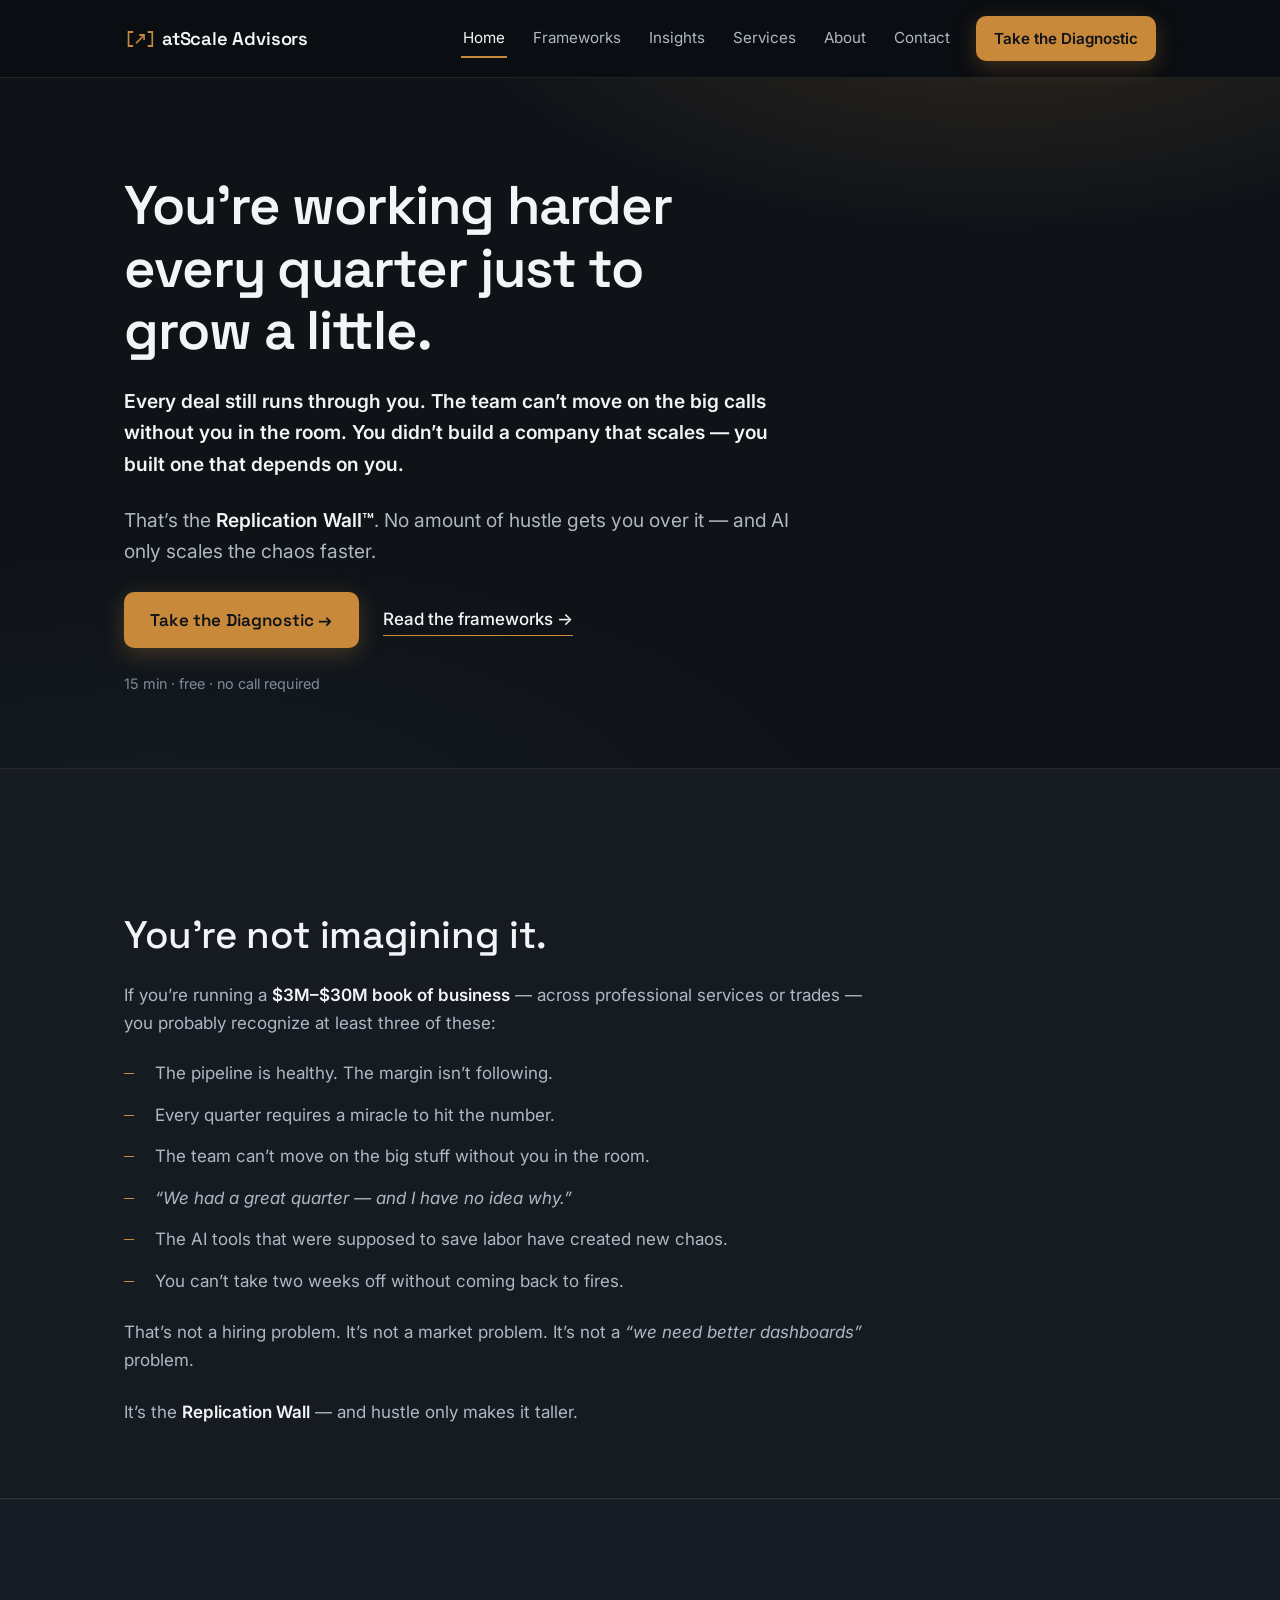
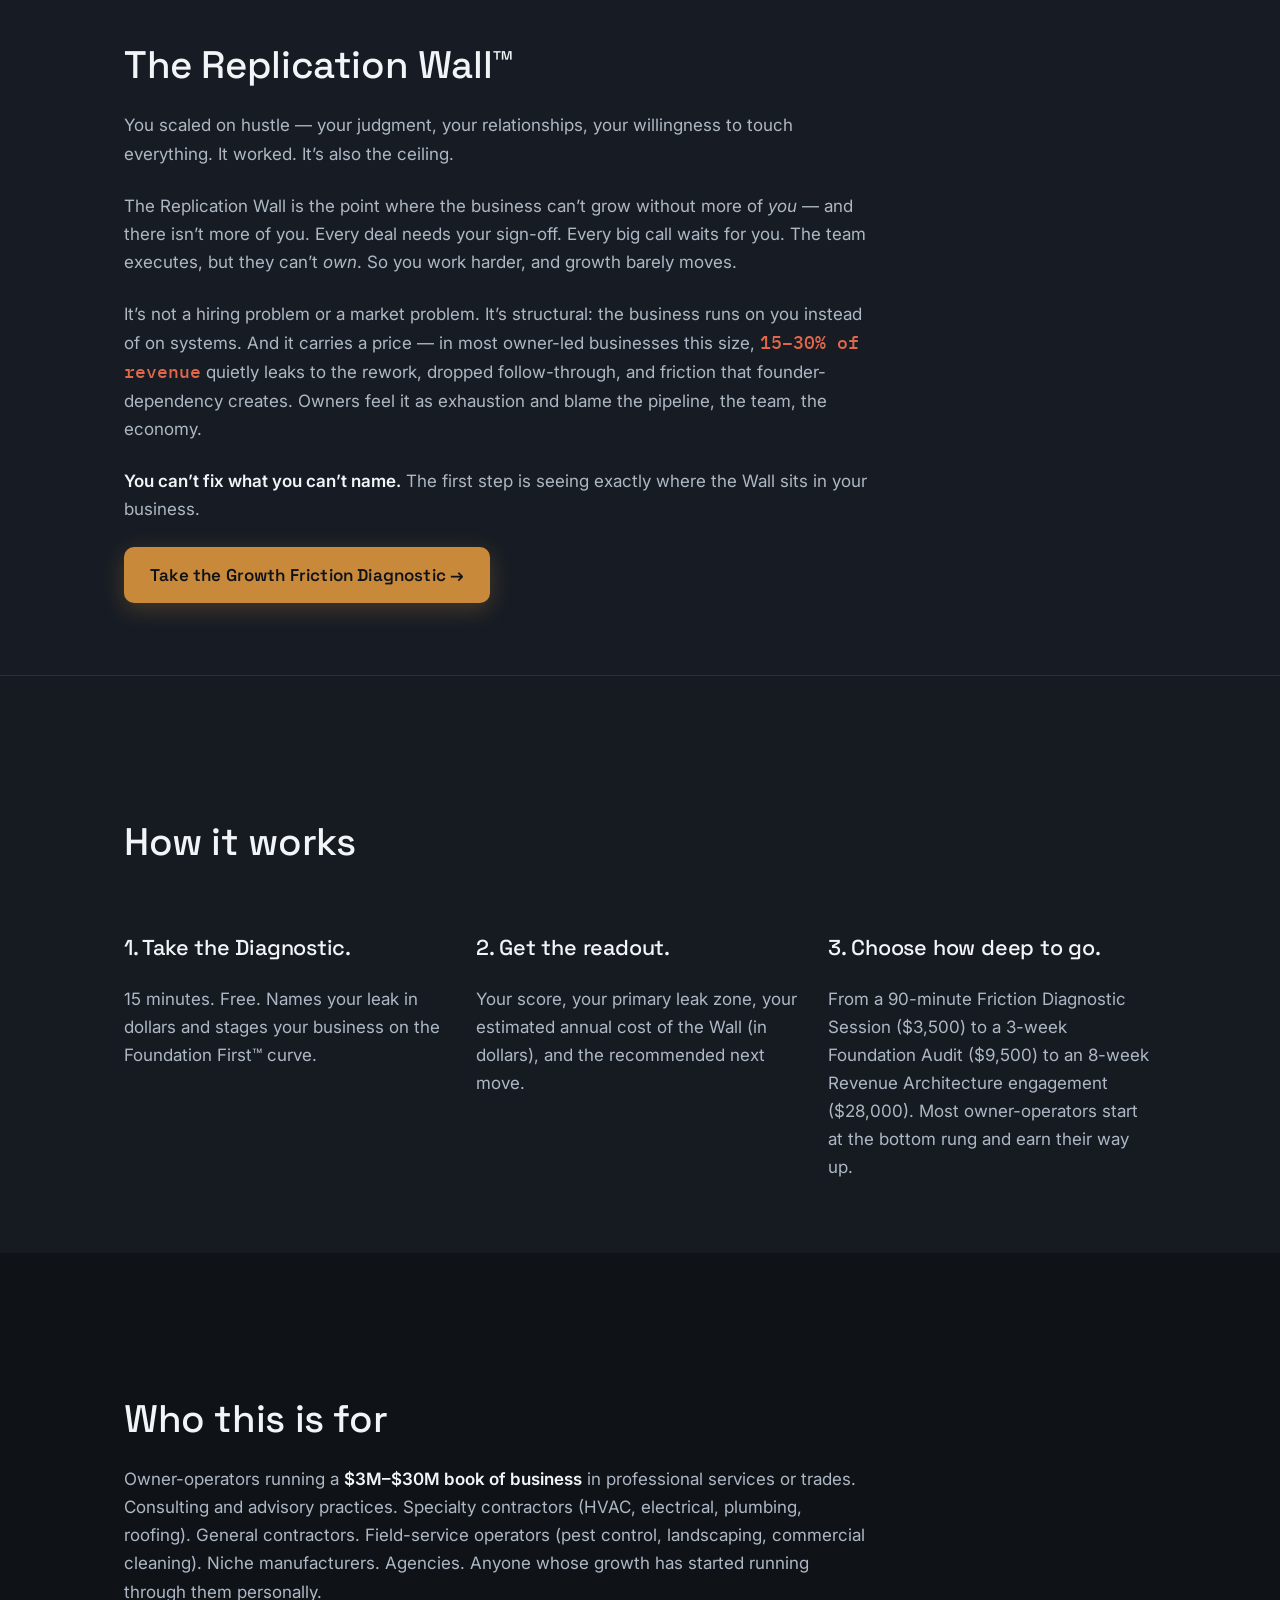
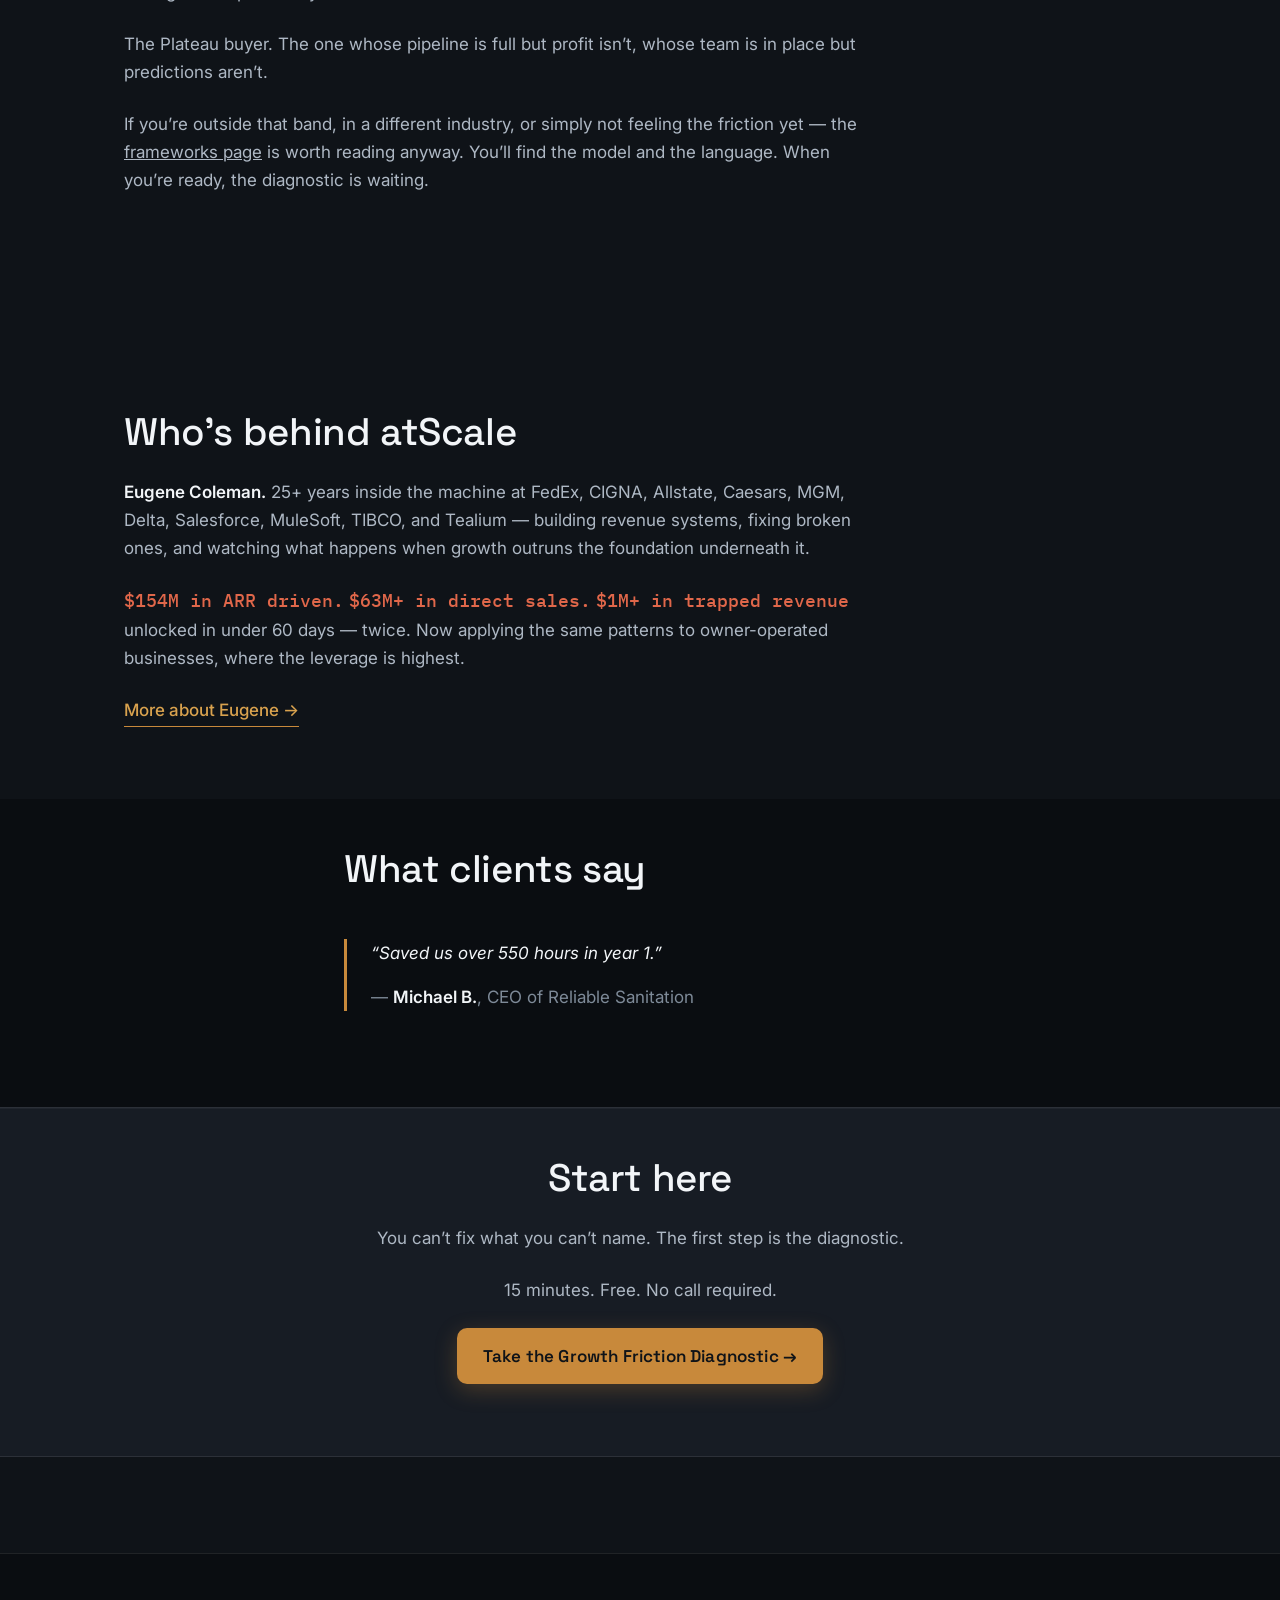
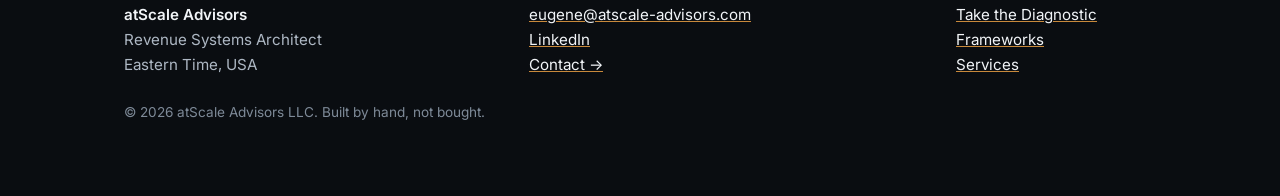
==== index.html @ aafd3fb2 "fix(copy): standardize ICP band to $3M-$30M sitewide" ====
<!doctype html>
<html lang="en">
<head>
  <meta charset="utf-8" />
  <meta name="viewport" content="width=device-width, initial-scale=1" />
  <title>atScale Advisors — Get your business off your back</title>
  <meta name="description" content="If every deal runs through you and the team can't move without you, you've hit the Replication Wall. A free 15-minute diagnostic names what's keeping your $3M–$30M business dependent on you — and the path out." />
  <meta name="theme-color" content="#0F2238" />
  <link rel="preconnect" href="https://fonts.googleapis.com" />
  <link rel="preconnect" href="https://fonts.gstatic.com" crossorigin />
  <link rel="stylesheet" href="https://fonts.googleapis.com/css2?family=Inter:wght@400;500;600&family=Space+Grotesk:wght@500;600;700&family=IBM+Plex+Mono:wght@400;500&display=swap" />
  <link rel="stylesheet" href="/css/styles.css" />
</head>
<body>
  <header class="site-header">
    <div class="container">
      <a class="brand" href="/"><span class="brand-mark">[↗]</span>atScale Advisors</a>
      <button class="nav-toggle" aria-controls="primary-nav" aria-expanded="false">Menu</button>
      <nav class="nav" id="primary-nav" aria-label="Primary">
        <a href="/" aria-current="page">Home</a>
        <a href="/frameworks.html">Frameworks</a>
        <a href="/insights.html">Insights</a>
        <a href="/services.html">Services</a>
        <a href="/about.html">About</a>
        <a href="/contact.html">Contact</a>
        <a href="/diagnostic.html" class="nav-cta">Take the Diagnostic</a>
      </nav>
    </div>
  </header>

  <main>
    <section class="hero">
      <div class="container">
        <h1>You're working harder every quarter just to grow a little.</h1>
        <p class="lede">
          <strong>Every deal still runs through you. The team can&rsquo;t move on the big calls without you in the room. You didn&rsquo;t build a company that scales &mdash; you built one that depends on you.</strong>
        </p>
        <p class="lede">
          That&rsquo;s the <strong>Replication Wall&trade;</strong>. No amount of hustle gets you over it &mdash; and AI only scales the chaos faster.
        </p>
        <div class="btn-row">
          <a class="btn" href="/diagnostic.html">Take the Diagnostic &rarr;</a>
          <a class="btn-text" href="/frameworks.html">Read the frameworks &rarr;</a>
        </div>
        <p class="muted" style="margin-top: var(--gap-md); font-size: 0.9rem;">15 min &middot; free &middot; no call required</p>
      </div>
    </section>

    <section class="alt">
      <div class="container">
        <h2>You're not imagining it.</h2>
        <p>If you&rsquo;re running a <strong>$3M&ndash;$30M book of business</strong> &mdash; across professional services or trades &mdash; you probably recognize at least three of these:</p>
        <ul class="pain-list">
          <li>The pipeline is healthy. The margin isn&rsquo;t following.</li>
          <li>Every quarter requires a miracle to hit the number.</li>
          <li>The team can&rsquo;t move on the big stuff without you in the room.</li>
          <li><em>&ldquo;We had a great quarter &mdash; and I have no idea why.&rdquo;</em></li>
          <li>The AI tools that were supposed to save labor have created new chaos.</li>
          <li>You can&rsquo;t take two weeks off without coming back to fires.</li>
        </ul>
        <p>That&rsquo;s not a hiring problem. It&rsquo;s not a market problem. It&rsquo;s not a <em>&ldquo;we need better dashboards&rdquo;</em> problem.</p>
        <p>It&rsquo;s the <strong>Replication Wall</strong> &mdash; and hustle only makes it taller.</p>
      </div>
    </section>

    <section class="blueprint">
      <div class="container">
        <h2>The Replication Wall&trade;</h2>
        <p>You scaled on hustle &mdash; your judgment, your relationships, your willingness to touch everything. It worked. It&rsquo;s also the ceiling.</p>
        <p>The Replication Wall is the point where the business can&rsquo;t grow without more of <em>you</em> &mdash; and there isn&rsquo;t more of you. Every deal needs your sign-off. Every big call waits for you. The team executes, but they can&rsquo;t <em>own</em>. So you work harder, and growth barely moves.</p>
        <p>It&rsquo;s not a hiring problem or a market problem. It&rsquo;s structural: the business runs on you instead of on systems. And it carries a price &mdash; in most owner-led businesses this size, <span class="figure">15&ndash;30% of revenue</span> quietly leaks to the rework, dropped follow-through, and friction that founder-dependency creates. Owners feel it as exhaustion and blame the pipeline, the team, the economy.</p>
        <p><strong>You can&rsquo;t fix what you can&rsquo;t name.</strong> The first step is seeing exactly where the Wall sits in your business.</p>
        <p><a class="btn" href="/diagnostic.html">Take the Growth Friction Diagnostic &rarr;</a></p>
      </div>
    </section>

    <section class="alt">
      <div class="container">
        <h2>How it works</h2>
        <div style="display:grid; grid-template-columns:repeat(auto-fit, minmax(240px, 1fr)); gap: var(--gap-md);">
          <div>
            <h3>1. Take the Diagnostic.</h3>
            <p>15 minutes. Free. Names your leak in dollars and stages your business on the Foundation First&trade; curve.</p>
          </div>
          <div>
            <h3>2. Get the readout.</h3>
            <p>Your score, your primary leak zone, your estimated annual cost of the Wall (in dollars), and the recommended next move.</p>
          </div>
          <div>
            <h3>3. Choose how deep to go.</h3>
            <p>From a 90-minute Friction Diagnostic Session ($3,500) to a 3-week Foundation Audit ($9,500) to an 8-week Revenue Architecture engagement ($28,000). Most owner-operators start at the bottom rung and earn their way up.</p>
          </div>
        </div>
      </div>
    </section>

    <section>
      <div class="container">
        <h2>Who this is for</h2>
        <p>Owner-operators running a <strong>$3M&ndash;$30M book of business</strong> in professional services or trades. Consulting and advisory practices. Specialty contractors (HVAC, electrical, plumbing, roofing). General contractors. Field-service operators (pest control, landscaping, commercial cleaning). Niche manufacturers. Agencies. Anyone whose growth has started running through them personally.</p>
        <p>The Plateau buyer. The one whose pipeline is full but profit isn&rsquo;t, whose team is in place but predictions aren&rsquo;t.</p>
        <p>If you&rsquo;re outside that band, in a different industry, or simply not feeling the friction yet &mdash; the <a href="/frameworks.html">frameworks page</a> is worth reading anyway. You&rsquo;ll find the model and the language. When you&rsquo;re ready, the diagnostic is waiting.</p>
      </div>
    </section>

    <section>
      <div class="container">
        <h2>Who&rsquo;s behind atScale</h2>
        <p><strong>Eugene Coleman.</strong> 25+ years inside the machine at FedEx, CIGNA, Allstate, Caesars, MGM, Delta, Salesforce, MuleSoft, TIBCO, and Tealium &mdash; building revenue systems, fixing broken ones, and watching what happens when growth outruns the foundation underneath it.</p>
        <p><span class="figure">$154M in ARR driven.</span> <span class="figure">$63M+ in direct sales.</span> <span class="figure">$1M+ in trapped revenue</span> unlocked in under 60 days &mdash; twice. Now applying the same patterns to owner-operated businesses, where the leverage is highest.</p>
        <p><a class="btn-text" href="/about.html">More about Eugene &rarr;</a></p>
      </div>
    </section>

    <section class="dark">
      <div class="container-narrow">
        <h2 style="margin-top:0;">What clients say</h2>
        <blockquote style="color: var(--ink); border-left-color: var(--bronze);">
          &ldquo;Saved us over 550 hours in year 1.&rdquo;
          <footer style="margin-top: var(--gap-sm); font-style: normal; color: var(--slate);">
            &mdash; <strong style="color: var(--ink);">Michael B.</strong>, CEO of Reliable Sanitation
          </footer>
        </blockquote>
      </div>
    </section>

    <section class="blueprint">
      <div class="container-narrow" style="text-align:center;">
        <h2 style="margin-top:0;">Start here</h2>
        <p>You can&rsquo;t fix what you can&rsquo;t name. The first step is the diagnostic.</p>
        <p>15 minutes. Free. No call required.</p>
        <p><a class="btn" href="/diagnostic.html">Take the Growth Friction Diagnostic &rarr;</a></p>
      </div>
    </section>
  </main>

  <footer class="site-footer">
    <div class="container">
      <div class="row">
        <div class="col">
          <strong>atScale Advisors</strong><br>
          Revenue Systems Architect<br>
          Eastern Time, USA
        </div>
        <div class="col">
          <a href="mailto:eugene@atscale-advisors.com">eugene@atscale-advisors.com</a><br>
          <a href="https://www.linkedin.com/in/eugene-coleman" rel="noopener">LinkedIn</a><br>
          <a href="/contact.html">Contact &rarr;</a>
        </div>
        <div class="col">
          <a href="/diagnostic.html">Take the Diagnostic</a><br>
          <a href="/frameworks.html">Frameworks</a><br>
          <a href="/services.html">Services</a>
        </div>
      </div>
      <p class="small">&copy; 2026 atScale Advisors LLC. Built by hand, not bought.</p>
    </div>
  </footer>
  <script src="/js/nav.js" defer></script>
</body>
</html>
---- css/styles.css ----
/* atScale Advisors — Charcoal Placard v2
 * Hand-written. No framework. Edit boldly.
 * v2 (2026-06-02): inverted from cyanotype-blueprint (light + drawn grid lines)
 * to dark charcoal + elevated placards. Depth comes from elevation and light,
 * not from drawn lines. Bronze retained as the single accent — it glows on dark.
 * Every token NAME is preserved so existing inline var(--…) references keep working.
 */

/* ---------- Reset (minimal) ---------- */
*, *::before, *::after { box-sizing: border-box; }
html, body { margin: 0; padding: 0; }
body { -webkit-font-smoothing: antialiased; }
img { max-width: 100%; height: auto; display: block; }
button { font: inherit; cursor: pointer; }
a { color: inherit; }

/* ---------- Design tokens ---------- */
:root {
  /* Charcoal surfaces — elevation ladder */
  --bg:            #0F1318;   /* page base */
  --bg-deep:       #0A0D11;   /* deepest — header, footer, input wells */
  --surface:       #171C24;   /* elevated placard */
  --surface-2:     #1E2530;   /* raised / hover / framed score */

  /* Text */
  --ink:           #F2F5F8;   /* primary text + headings (was navy; now light) */
  --body:          #AEB8C4;   /* body copy */
  --slate:         #7E8A98;   /* muted captions */
  --paper:         #161B22;   /* alt-section background (subtle step from --bg) */

  /* Accent — bronze, brightened to glow on charcoal */
  --bronze:        #C8893B;
  --bronze-deep:   #A56C28;   /* hover */
  --bronze-text:   #D9A24E;   /* small bronze text on dark (legible) */

  /* Borders — hairlines, not drawn lines */
  --blueprint-line:#2A323D;   /* name kept for inline-style compat; now a hairline */
  --border:        rgba(255, 255, 255, 0.09);
  --border-bright: rgba(255, 255, 255, 0.16);

  /* Semantic figures (brightened for dark) */
  --leak-rust:     #E0674A;   /* cost-of-Wall figures */
  --steel-teal:    #46A89D;   /* positive / stage-3+ cues */

  /* Legacy cyanotype names — repointed to dark so old references don't break */
  --blueprint-deep:        #141A22;
  --blueprint-deeper:      #10151C;
  --blueprint-text:        #F2F5F8;
  --blueprint-text-muted:  rgba(242, 245, 248, 0.66);
  --blueprint-grid:        rgba(255, 255, 255, 0.06);
  --blueprint-grid-bright: rgba(255, 255, 255, 0.16);
  --leak-rust-bright:      #F08461;

  /* Elevation */
  --shadow-soft:   0 2px 10px rgba(0, 0, 0, 0.35);
  --shadow-card:   0 12px 34px rgba(0, 0, 0, 0.48);
  --glow-bronze:   0 6px 22px rgba(200, 137, 59, 0.28);

  --font-display: 'Space Grotesk', 'IBM Plex Sans', system-ui, sans-serif;
  --font-body:    'Inter', system-ui, -apple-system, sans-serif;
  --font-mono:    'IBM Plex Mono', 'JetBrains Mono', ui-monospace, monospace;

  --max-w-content: 68ch;
  --max-w-wide:    1080px;
  --max-w-narrow:  640px;

  --radius:    10px;
  --radius-lg: 14px;
  --gap-xs:    8px;
  --gap-sm:    16px;
  --gap-md:    24px;
  --gap-lg:    48px;
  --gap-xl:    96px;
}

/* ---------- Base typography ---------- */
body {
  font-family: var(--font-body);
  color: var(--body);
  background: var(--bg);
  font-size: 17px;
  line-height: 1.65;
  font-weight: 400;
}
h1, h2, h3, h4, h5 {
  font-family: var(--font-display);
  color: var(--ink);
  font-weight: 500;
  line-height: 1.15;
  letter-spacing: -0.01em;
  margin: 0 0 var(--gap-md);
}
h1 { font-size: clamp(2.2rem, 5vw, 3.4rem); font-weight: 600; letter-spacing: -0.02em; }
h2 { font-size: clamp(1.7rem, 3.5vw, 2.4rem); margin-top: var(--gap-xl); }
h3 { font-size: 1.35rem; margin-top: var(--gap-lg); }
h4 { font-size: 1.1rem; font-weight: 600; }
p, ul, ol { margin: 0 0 var(--gap-md); max-width: var(--max-w-content); }
ul, ol { padding-left: 1.25em; }
li { margin-bottom: var(--gap-xs); }
strong { color: var(--ink); font-weight: 600; }
em { font-style: italic; }
small, .muted { color: var(--slate); font-size: 0.9em; }
blockquote {
  margin: var(--gap-lg) 0;
  padding: 0 0 0 var(--gap-md);
  border-left: 3px solid var(--bronze);
  font-style: italic;
  color: var(--ink);
  max-width: var(--max-w-content);
}
hr {
  border: 0;
  border-top: 1px solid var(--bronze);
  margin: var(--gap-lg) 0;
  max-width: 80px;
}
code, .mono, .figure { font-family: var(--font-mono); }

/* ---------- Layout primitives ---------- */
.container {
  max-width: var(--max-w-wide);
  margin: 0 auto;
  padding: 0 var(--gap-md);
}
.container-narrow {
  max-width: var(--max-w-narrow);
  margin: 0 auto;
  padding: 0 var(--gap-md);
}
section { padding: var(--gap-lg) 0; }
section.alt { background: var(--paper); }
section.dark { background: var(--bg-deep); color: var(--body); }
section.dark h1, section.dark h2, section.dark h3 { color: var(--ink); }
section.dark a:not(.btn) { color: var(--ink); border-bottom: 1px solid var(--bronze); }
section.dark a:not(.btn):hover { color: #FFFFFF; }

/* ---------- Feature band (was cyanotype 'blueprint' section) ----------
 * Now an elevated placard band: a step lighter than the page, hairline
 * borders top/bottom, faint top highlight. No grid. Reads as 'lifted'.
 */
section.blueprint {
  background: var(--surface);
  color: var(--body);
  border-top: 1px solid var(--border);
  border-bottom: 1px solid var(--border);
  box-shadow: inset 0 1px 0 rgba(255, 255, 255, 0.04);
  position: relative;
}
section.blueprint h2, section.blueprint h3 { color: var(--ink); }
section.blueprint p, section.blueprint li { color: var(--body); }
section.blueprint strong { color: var(--ink); }
section.blueprint em { color: var(--body); }
section.blueprint .muted { color: var(--slate); }
section.blueprint .figure { color: var(--leak-rust); }
section.blueprint a:not(.btn) {
  color: var(--ink);
  border-bottom: 1px solid var(--bronze);
}
section.blueprint a:not(.btn):hover { color: #FFFFFF; }
section.blueprint blockquote { border-left-color: var(--bronze); color: var(--ink); }
section.blueprint .pain-list li::before { color: var(--bronze); }
section.blueprint .btn-secondary { color: var(--ink); border-color: var(--border-bright); }
section.blueprint .btn-secondary:hover { background: var(--surface-2); color: #FFFFFF; }

/* ---------- Header / nav ---------- */
.site-header {
  border-bottom: 1px solid var(--border);
  background: var(--bg-deep);
  position: sticky;
  top: 0;
  z-index: 50;
  color: var(--ink);
}
.site-header .brand { color: var(--ink); }
.site-header .brand .brand-mark { color: var(--bronze); }
.site-header .nav a { color: var(--body); }
.site-header .nav a:hover { color: var(--ink); border-bottom-color: var(--bronze); }
.site-header .nav a[aria-current="page"] { color: var(--ink); border-bottom-color: var(--bronze); }
.site-header .nav-toggle {
  color: var(--ink);
  background: transparent;
  border-color: var(--border-bright);
}
@media (max-width: 860px) {
  .site-header .nav { background: var(--bg-deep); border-bottom-color: var(--bronze); }
  .site-header .nav a { border-bottom-color: var(--border); }
}
.site-header .container {
  display: flex;
  align-items: center;
  justify-content: space-between;
  gap: var(--gap-md);
  padding-top: var(--gap-sm);
  padding-bottom: var(--gap-sm);
}
.brand {
  font-family: var(--font-display);
  font-weight: 600;
  font-size: 1.15rem;
  color: var(--ink);
  text-decoration: none;
  letter-spacing: -0.01em;
  white-space: nowrap;
}
.brand .brand-mark {
  color: var(--bronze);
  font-family: var(--font-mono);
  font-weight: 500;
  margin-right: 0.3em;
}
.nav {
  display: flex;
  align-items: center;
  gap: var(--gap-md);
}
.nav a {
  font-size: 0.95rem;
  color: var(--body);
  text-decoration: none;
  padding: 6px 2px;
  border-bottom: 2px solid transparent;
}
.nav a:hover { color: var(--ink); border-bottom-color: var(--border-bright); }
.nav a[aria-current="page"] { color: var(--ink); border-bottom-color: var(--bronze); }
.nav-cta { /* primary CTA in nav */
  background: var(--bronze);
  color: var(--bg) !important;
  padding: 10px 18px !important;
  border: 0 !important;
  border-radius: var(--radius);
  font-weight: 600;
  text-decoration: none;
  white-space: nowrap;
  box-shadow: var(--glow-bronze);
}
.nav-cta:hover { background: var(--bronze-deep); border: 0 !important; }
.nav-toggle {
  display: none;
  background: transparent;
  border: 1px solid var(--border-bright);
  padding: 8px 12px;
  border-radius: var(--radius);
  color: var(--ink);
  font-size: 1rem;
}

@media (max-width: 860px) {
  .nav-toggle { display: inline-block; }
  .nav {
    display: none;
    position: absolute;
    top: 100%;
    left: 0;
    right: 0;
    flex-direction: column;
    align-items: stretch;
    gap: 0;
    background: var(--bg-deep);
    border-bottom: 1px solid var(--border);
    padding: var(--gap-sm) var(--gap-md);
  }
  .nav.open { display: flex; }
  .nav a { padding: var(--gap-sm) 0; border-bottom: 1px solid var(--border); }
  .nav a:last-child { border-bottom: 0; }
  .nav-cta { margin-top: var(--gap-sm); text-align: center; }
}

/* ---------- Hero — charcoal with a single bronze glow ---------- */
.hero {
  padding: var(--gap-xl) 0 var(--gap-lg);
  background: var(--bg);
  color: var(--ink);
  position: relative;
  overflow: hidden;
  border-bottom: 1px solid var(--border);
}
.hero::before {
  /* one soft atmospheric glow from the top-right — no grid, no ticks */
  content: '';
  position: absolute;
  inset: 0;
  background:
    radial-gradient(ellipse 70% 60% at 78% -15%, rgba(200, 137, 59, 0.18), transparent 62%),
    radial-gradient(ellipse 90% 70% at 12% 110%, rgba(70, 100, 130, 0.10), transparent 60%);
  pointer-events: none;
}
.hero .container, .hero .container-narrow { position: relative; z-index: 1; }
.hero h1, .hero h2, .hero h3 { color: var(--ink); }
.hero h1 { max-width: 18ch; }
.hero p { color: var(--body); }
.hero .lede {
  font-size: 1.2rem;
  color: var(--body);
  max-width: 56ch;
  margin-bottom: var(--gap-md);
}
.hero .lede strong { color: var(--ink); }
.hero .muted { color: var(--slate); }
.hero a:not(.btn):not(.nav-cta) {
  color: var(--ink);
  border-bottom: 1px solid var(--bronze);
}
.hero a:not(.btn):not(.nav-cta):hover { color: #FFFFFF; border-bottom-color: #FFFFFF; }
.hero .btn-text { color: var(--bronze-text); border-bottom-color: var(--bronze); }
.hero .btn-text:hover { color: var(--ink); border-bottom-color: var(--ink); }
.hero .figure { color: var(--leak-rust-bright); }
.hero strong { color: var(--ink); }

/* ---------- Charcoal background utility (was grid) ---------- */
.blueprint-bg {
  background: var(--bg);
}

/* ---------- Buttons ---------- */
.btn {
  display: inline-block;
  background: var(--bronze);
  color: var(--bg);
  padding: 14px 26px;
  border-radius: var(--radius);
  border: 0;
  text-decoration: none;
  font-weight: 600;
  font-family: var(--font-display);
  letter-spacing: 0.01em;
  box-shadow: var(--glow-bronze);
  transition: background 120ms ease, box-shadow 120ms ease, transform 120ms ease;
}
.btn:hover { background: var(--bronze-deep); box-shadow: 0 8px 26px rgba(200, 137, 59, 0.38); transform: translateY(-1px); }
.btn-secondary {
  background: transparent;
  color: var(--ink);
  border: 1px solid var(--border-bright);
  padding: 13px 24px;
  box-shadow: none;
}
.btn-secondary:hover { background: var(--surface-2); color: #FFFFFF; transform: none; }
.btn-text {
  display: inline-block;
  color: var(--bronze-text);
  font-weight: 500;
  text-decoration: none;
  border-bottom: 1px solid var(--bronze);
  padding-bottom: 2px;
}
.btn-text:hover { color: var(--ink); border-bottom-color: var(--ink); }
.btn-row { display: flex; flex-wrap: wrap; gap: var(--gap-md); align-items: center; }

/* ---------- Cards / placards ---------- */
.card {
  background: var(--surface);
  border: 1px solid var(--border);
  border-radius: var(--radius-lg);
  padding: var(--gap-md);
  margin-bottom: var(--gap-md);
  box-shadow: var(--shadow-soft);
  position: relative;
}
.card h3 { margin-top: 0; }

/* ---------- Pain checklist (homepage) ---------- */
.pain-list {
  list-style: none;
  padding-left: 0;
  max-width: var(--max-w-content);
}
.pain-list li {
  position: relative;
  padding-left: 1.8em;
  margin-bottom: var(--gap-sm);
  line-height: 1.5;
}
.pain-list li::before {
  content: '—';
  position: absolute;
  left: 0;
  color: var(--bronze);
  font-family: var(--font-mono);
}

/* ---------- Numbers / figures ---------- */
.figure {
  font-family: var(--font-mono);
  color: var(--leak-rust);
  font-size: 1.05em;
  font-weight: 500;
}
.figure-lg {
  font-family: var(--font-mono);
  color: var(--leak-rust);
  font-size: 2rem;
  display: block;
  margin: var(--gap-sm) 0;
}
.figure-pos {
  font-family: var(--font-mono);
  color: var(--steel-teal);
}
.stats {
  list-style: none;
  padding: 0;
  display: grid;
  grid-template-columns: repeat(auto-fit, minmax(180px, 1fr));
  gap: var(--gap-md);
  max-width: 100%;
}
.stats li {
  border-left: 2px solid var(--bronze);
  padding: 4px 0 4px var(--gap-sm);
  font-family: var(--font-mono);
  font-size: 0.95rem;
  color: var(--ink);
  margin: 0;
}

/* ---------- Tables ---------- */
table {
  width: 100%;
  max-width: var(--max-w-wide);
  border-collapse: collapse;
  margin: var(--gap-md) 0;
  font-size: 0.95rem;
}
th, td {
  text-align: left;
  padding: var(--gap-sm);
  border-bottom: 1px solid var(--border);
  vertical-align: top;
}
th {
  font-family: var(--font-display);
  font-weight: 600;
  color: var(--ink);
  background: var(--surface);
  border-bottom: 2px solid var(--border-bright);
}

/* ---------- Rungs (Services) ---------- */
.rung {
  border-top: 1px solid var(--border);
  padding: var(--gap-lg) 0;
}
.rung-head {
  display: flex;
  flex-wrap: wrap;
  align-items: baseline;
  justify-content: space-between;
  gap: var(--gap-md);
  margin-bottom: var(--gap-sm);
}
.rung-head h3 { margin: 0; }
.rung-price {
  font-family: var(--font-mono);
  color: var(--bronze-text);
  font-size: 1.05rem;
  white-space: nowrap;
}
.rung-fit {
  background: var(--surface);
  border: 1px solid var(--border);
  border-left: 3px solid var(--bronze);
  padding: var(--gap-sm) var(--gap-md);
  margin: var(--gap-md) 0;
  border-radius: 0 var(--radius) var(--radius) 0;
}

/* ---------- Footer ---------- */
.site-footer {
  background: var(--bg-deep);
  color: var(--body);
  padding: var(--gap-lg) 0;
  margin-top: var(--gap-xl);
  font-size: 0.95rem;
  border-top: 1px solid var(--border);
}
.site-footer a { color: var(--ink); text-decoration: underline; text-decoration-color: var(--bronze); }
.site-footer .row {
  display: flex;
  flex-wrap: wrap;
  justify-content: space-between;
  gap: var(--gap-md);
}
.site-footer .col { min-width: 200px; }
.site-footer .small { color: var(--slate); font-size: 0.85rem; margin-top: var(--gap-md); }

/* ---------- Diagnostic form ---------- */
.diagnostic-shell {
  min-height: calc(100vh - 200px);
  background: var(--bg);
}
.diagnostic-wrap {
  max-width: var(--max-w-narrow);
  margin: 0 auto;
  padding: var(--gap-lg) var(--gap-md);
}
.diag-progress {
  display: flex;
  justify-content: space-between;
  align-items: center;
  margin-bottom: var(--gap-md);
  font-family: var(--font-mono);
  font-size: 0.85rem;
  color: var(--slate);
}
.diag-progress-bar {
  flex: 1;
  margin: 0 var(--gap-sm);
  height: 4px;
  background: var(--border);
  border-radius: 2px;
  overflow: hidden;
}
.diag-progress-fill {
  height: 100%;
  background: var(--bronze);
  width: 0%;
  transition: width 200ms ease;
}
.diag-card {
  background: var(--surface);
  border: 1px solid var(--border);
  padding: var(--gap-lg) var(--gap-md);
  border-radius: var(--radius-lg);
  box-shadow: var(--shadow-card);
}
.diag-card h2 {
  font-size: 1.4rem;
  margin: 0 0 var(--gap-md);
}
.diag-prompt {
  font-family: var(--font-display);
  font-size: 1.15rem;
  color: var(--ink);
  font-weight: 500;
  margin-bottom: var(--gap-md);
}
.diag-options { list-style: none; padding: 0; margin: 0 0 var(--gap-lg); }
.diag-options li { margin: 0 0 var(--gap-sm); }
.diag-options label {
  display: block;
  border: 1px solid var(--border);
  border-radius: var(--radius);
  padding: var(--gap-sm) var(--gap-md);
  cursor: pointer;
  background: var(--bg-deep);
  transition: border-color 120ms, background 120ms;
  line-height: 1.45;
}
.diag-options label:hover { border-color: var(--bronze); background: var(--surface-2); }
.diag-options input[type="radio"] { margin-right: 8px; accent-color: var(--bronze); }
.diag-options input[type="radio"]:checked + span { color: var(--ink); font-weight: 500; }
.diag-options label.selected { border-color: var(--bronze); background: var(--surface-2); }

.diag-input {
  display: block;
  width: 100%;
  padding: 12px 14px;
  border: 1px solid var(--border);
  border-radius: var(--radius);
  font: inherit;
  color: var(--ink);
  background: var(--bg-deep);
  margin-bottom: var(--gap-md);
}
.diag-input::placeholder { color: var(--slate); }
.diag-input:focus { outline: 0; border-color: var(--bronze); }
.diag-input-row {
  display: grid;
  grid-template-columns: 1fr 1fr;
  gap: var(--gap-sm);
}
@media (max-width: 480px) { .diag-input-row { grid-template-columns: 1fr; } }

.diag-actions {
  display: flex;
  justify-content: space-between;
  gap: var(--gap-sm);
  margin-top: var(--gap-md);
}
.diag-actions .spacer { flex: 1; }
.diag-error {
  color: var(--leak-rust);
  font-size: 0.9rem;
  margin: 0 0 var(--gap-sm);
}

/* Results */
.diag-result {
  background: var(--surface);
  border: 1px solid var(--border);
  border-radius: var(--radius-lg);
  padding: var(--gap-lg) var(--gap-md);
  box-shadow: var(--shadow-card);
}

/* HEADLINE — Scale Readiness Score™ : framed bronze placard with glow */
.diag-headline {
  background: var(--surface-2);
  color: var(--ink);
  text-align: center;
  padding: var(--gap-lg) var(--gap-md);
  margin: 0 0 var(--gap-md);
  border-radius: var(--radius-lg);
  border: 1px solid var(--bronze);
  box-shadow: 0 0 44px rgba(200, 137, 59, 0.14), var(--shadow-card);
  position: relative;
}
.diag-score-big {
  font-family: var(--font-mono);
  font-weight: 500;
  font-size: 4.2rem;
  line-height: 1;
  margin: var(--gap-sm) 0;
  color: var(--ink);
}
.diag-score-num { color: #FFFFFF; }
.diag-score-big small {
  font-size: 1.5rem;
  color: var(--slate);
}
.diag-tier-name {
  font-family: var(--font-display);
  font-size: 1.7rem;
  font-weight: 600;
  color: #FFFFFF;
  margin: 0 0 var(--gap-xs);
  letter-spacing: -0.01em;
}
.diag-tier-need {
  font-family: var(--font-body);
  color: var(--body);
  margin: 0;
  font-size: 0.95rem;
}
.diag-tier-need-label {
  color: var(--slate);
  font-family: var(--font-mono);
  font-size: 0.8rem;
  letter-spacing: 0.06em;
  text-transform: uppercase;
}
.diag-tier-interp {
  color: var(--body);
  margin: 0 0 var(--gap-lg);
  font-size: 1.02rem;
  line-height: 1.55;
}

/* SECONDARY — RI Maturity Curve stage + cost */
.diag-secondary {
  background: var(--paper);
  border: 1px solid var(--border);
  border-left: 3px solid var(--bronze);
  padding: var(--gap-md);
  margin: 0 0 var(--gap-md);
  border-radius: 0 var(--radius) var(--radius) 0;
}
.diag-stage-line {
  font-family: var(--font-display);
  font-size: 1.15rem;
  color: var(--ink);
  margin: 4px 0 4px;
}
.diag-stage-name {
  font-family: var(--font-display);
  font-size: 1.4rem;
  color: var(--ink);
  margin: 0 0 8px;
  font-weight: 600;
}
.diag-stage-tag { font-style: italic; color: var(--slate); margin-bottom: var(--gap-sm); }
.diag-score {
  font-family: var(--font-mono);
  font-size: 2.2rem;
  color: var(--ink);
}
.diag-score small { font-size: 1.1rem; color: var(--slate); }
.diag-cost {
  font-family: var(--font-mono);
  font-size: 1.6rem;
  color: var(--leak-rust);
  margin: var(--gap-sm) 0;
}
.diag-wall-callout {
  border: 1px solid var(--leak-rust);
  background: rgba(224, 103, 74, 0.10);
  padding: var(--gap-md);
  margin: var(--gap-md) 0;
  border-radius: var(--radius);
  color: var(--ink);
  font-weight: 500;
}
.diag-bars { margin: var(--gap-md) 0; }
.diag-bar-row { margin-bottom: var(--gap-sm); }
.diag-bar-label {
  display: flex;
  justify-content: space-between;
  font-family: var(--font-mono);
  font-size: 0.85rem;
  color: var(--slate);
  margin-bottom: 4px;
}
.diag-bar-label .pri {
  color: var(--leak-rust);
  font-weight: 600;
}
.diag-bar-track {
  height: 14px;
  background: var(--border);
  border-radius: 3px;
  overflow: hidden;
}
.diag-bar-fill {
  height: 100%;
  background: var(--bronze);
  transition: width 250ms ease;
}
.diag-bar-fill.primary { background: var(--leak-rust); }
.diag-wall-img {
  margin: var(--gap-md) 0;
  width: 100%;
  border: 1px solid var(--border);
  border-radius: var(--radius);
}
.diag-cta-block {
  background: var(--surface-2);
  color: var(--ink);
  padding: var(--gap-md);
  border-radius: var(--radius);
  border: 1px solid var(--border);
  margin-top: var(--gap-lg);
}
.diag-cta-block h3 { color: var(--ink); margin: 0 0 var(--gap-sm); }
.diag-cta-block .btn { background: var(--bronze); }

/* ---------- Mobile spacing ---------- */
@media (max-width: 768px) {
  section { padding: var(--gap-md) 0; }
  .hero { padding: var(--gap-lg) 0; }
  h1 { font-size: 1.9rem; }
  h2 { font-size: 1.5rem; margin-top: var(--gap-lg); }
  .stats { grid-template-columns: 1fr 1fr; }
}
@media (max-width: 480px) {
  body { font-size: 16px; }
  .stats { grid-template-columns: 1fr; }
}

/* ---------- Print ---------- */
@media print {
  .site-header, .site-footer, .nav-cta, .nav-toggle { display: none; }
  body { background: white; color: black; }
  h1, h2, h3, h4, h5, strong { color: black; }
  a { color: black; text-decoration: underline; }
  section.blueprint, .hero { background: white; box-shadow: none; }
}
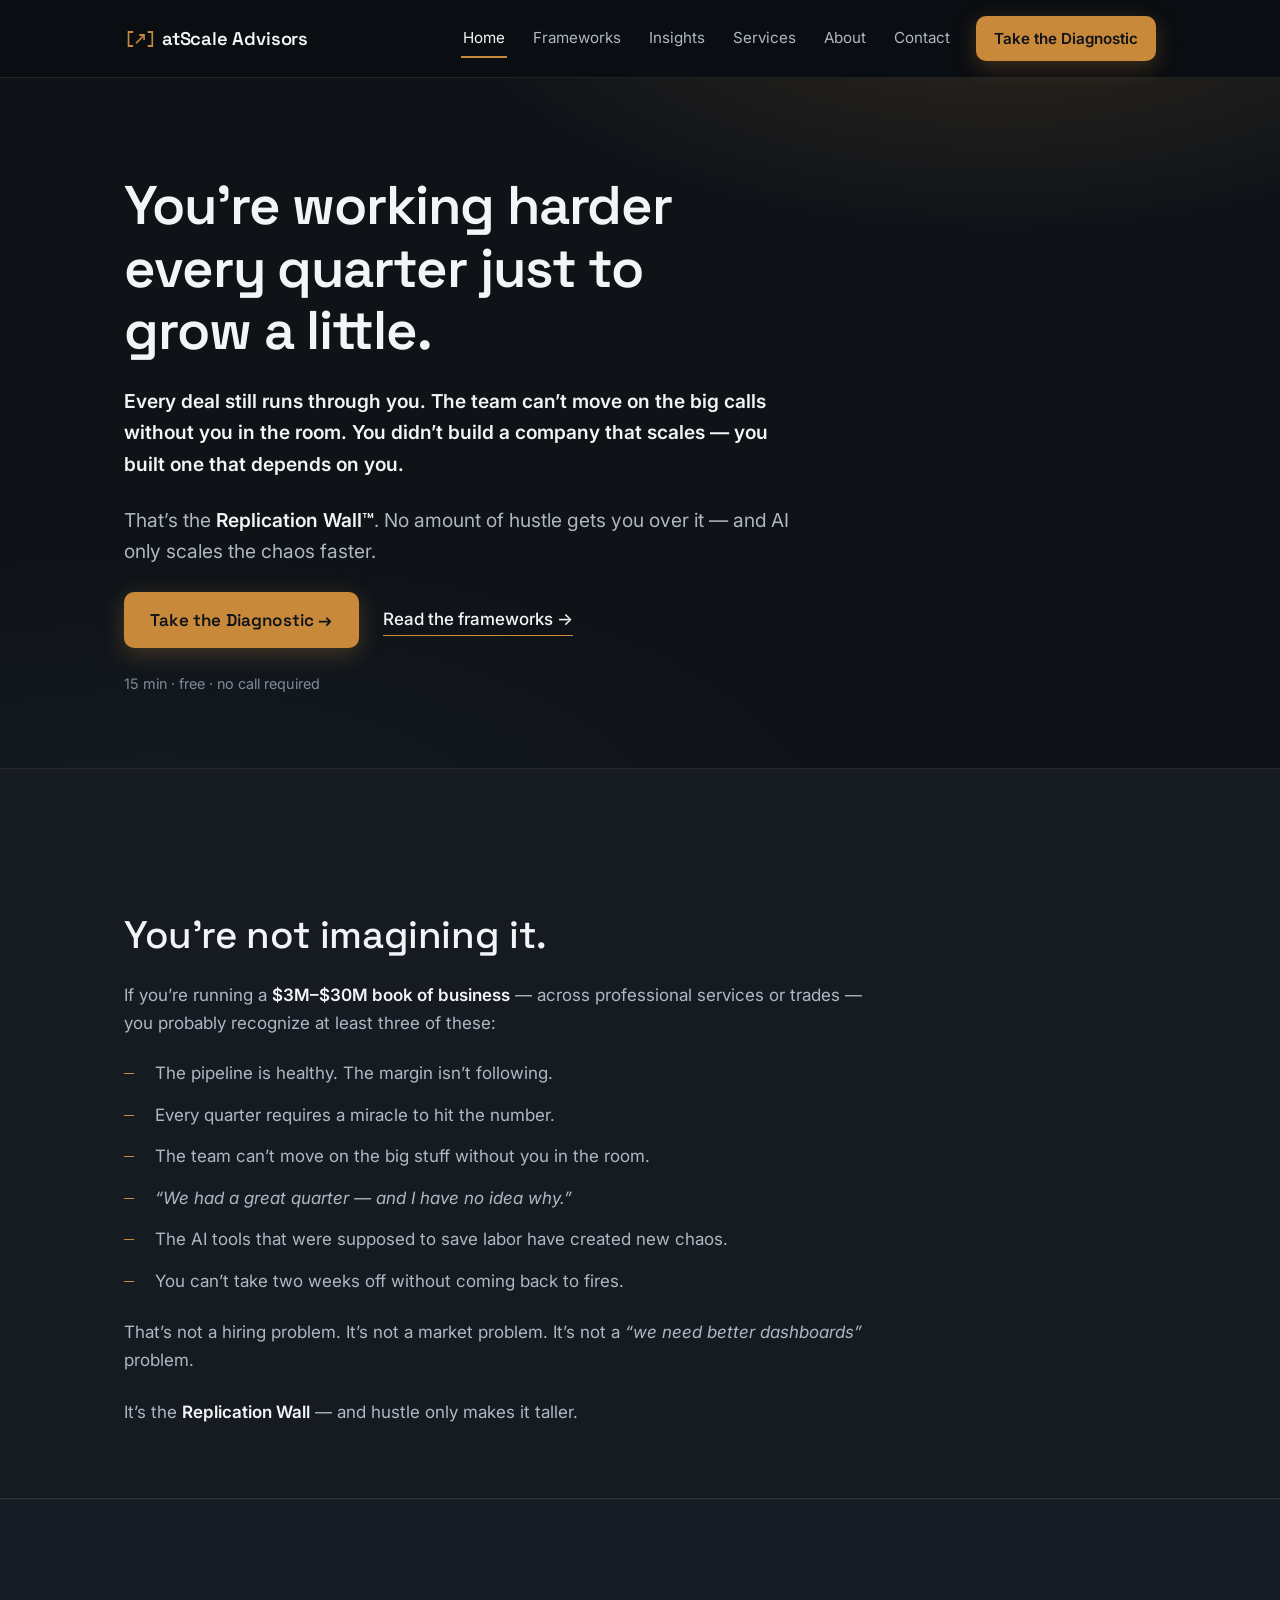
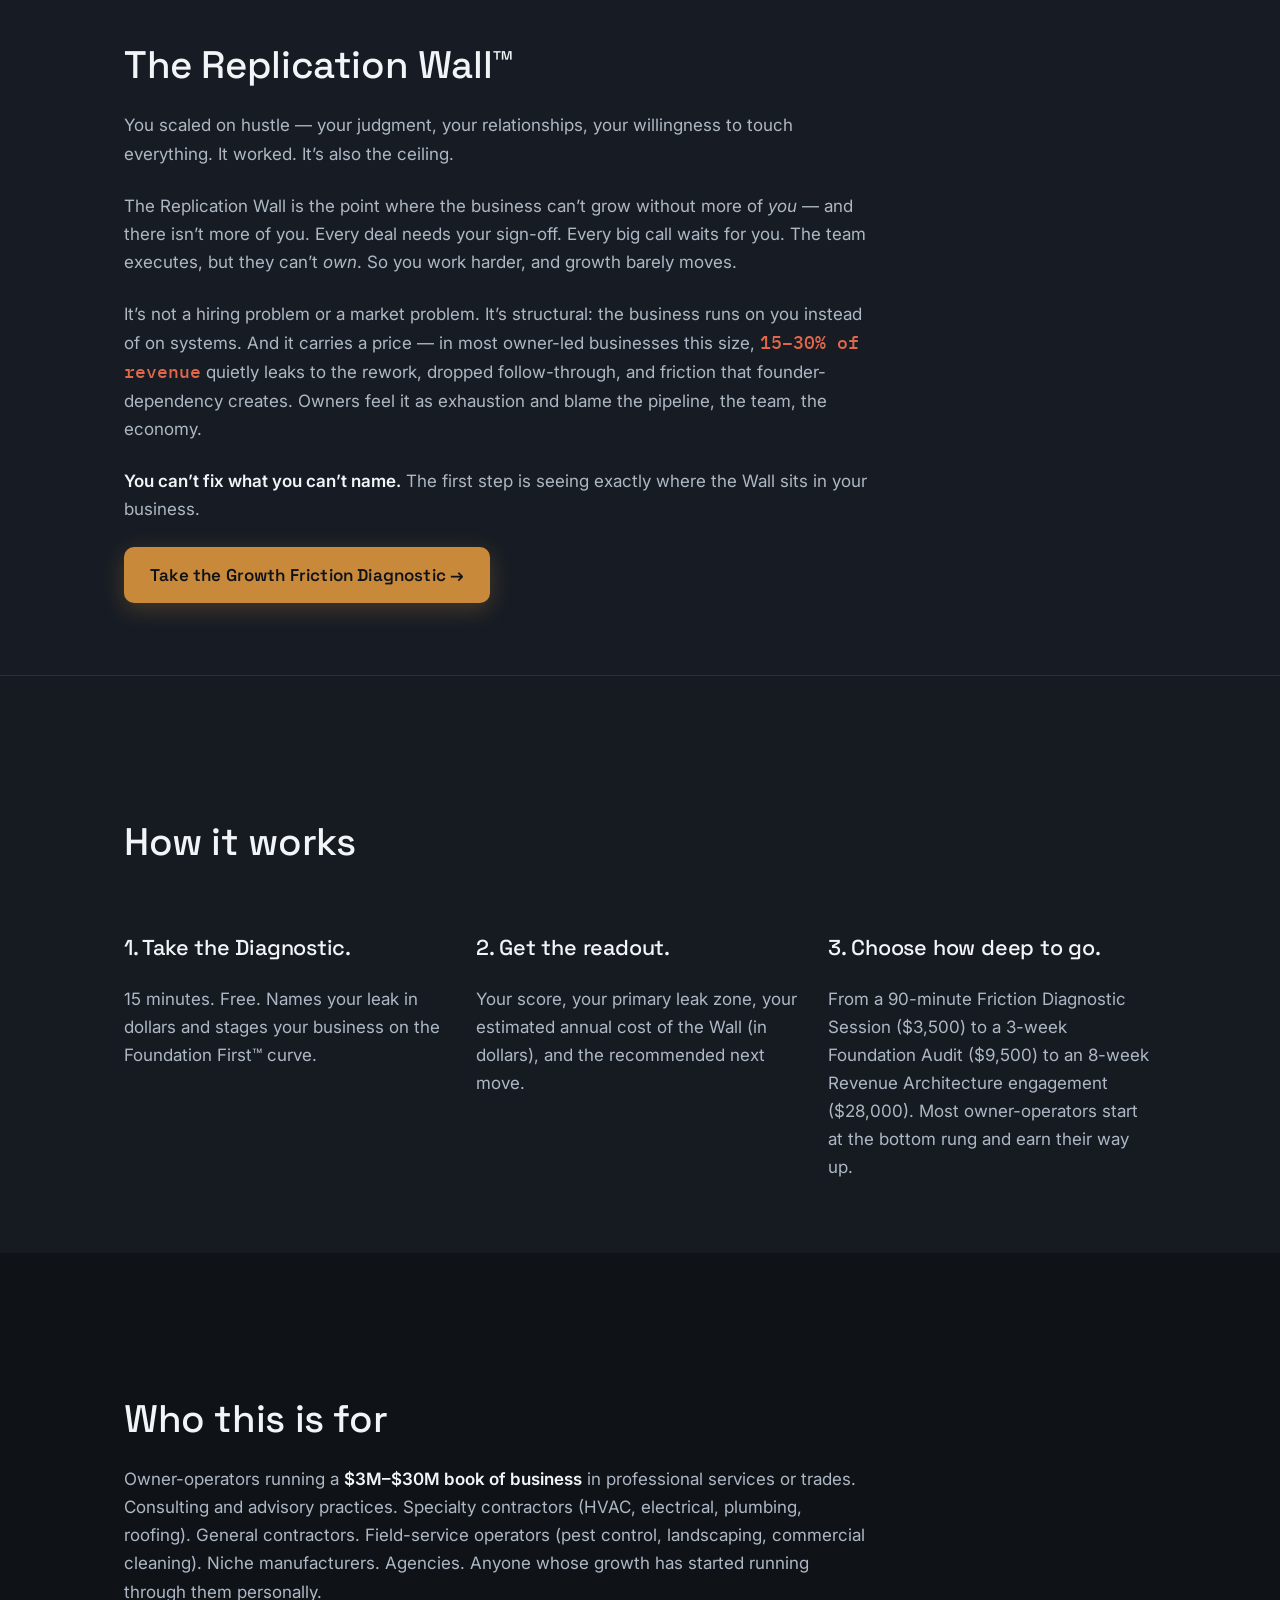
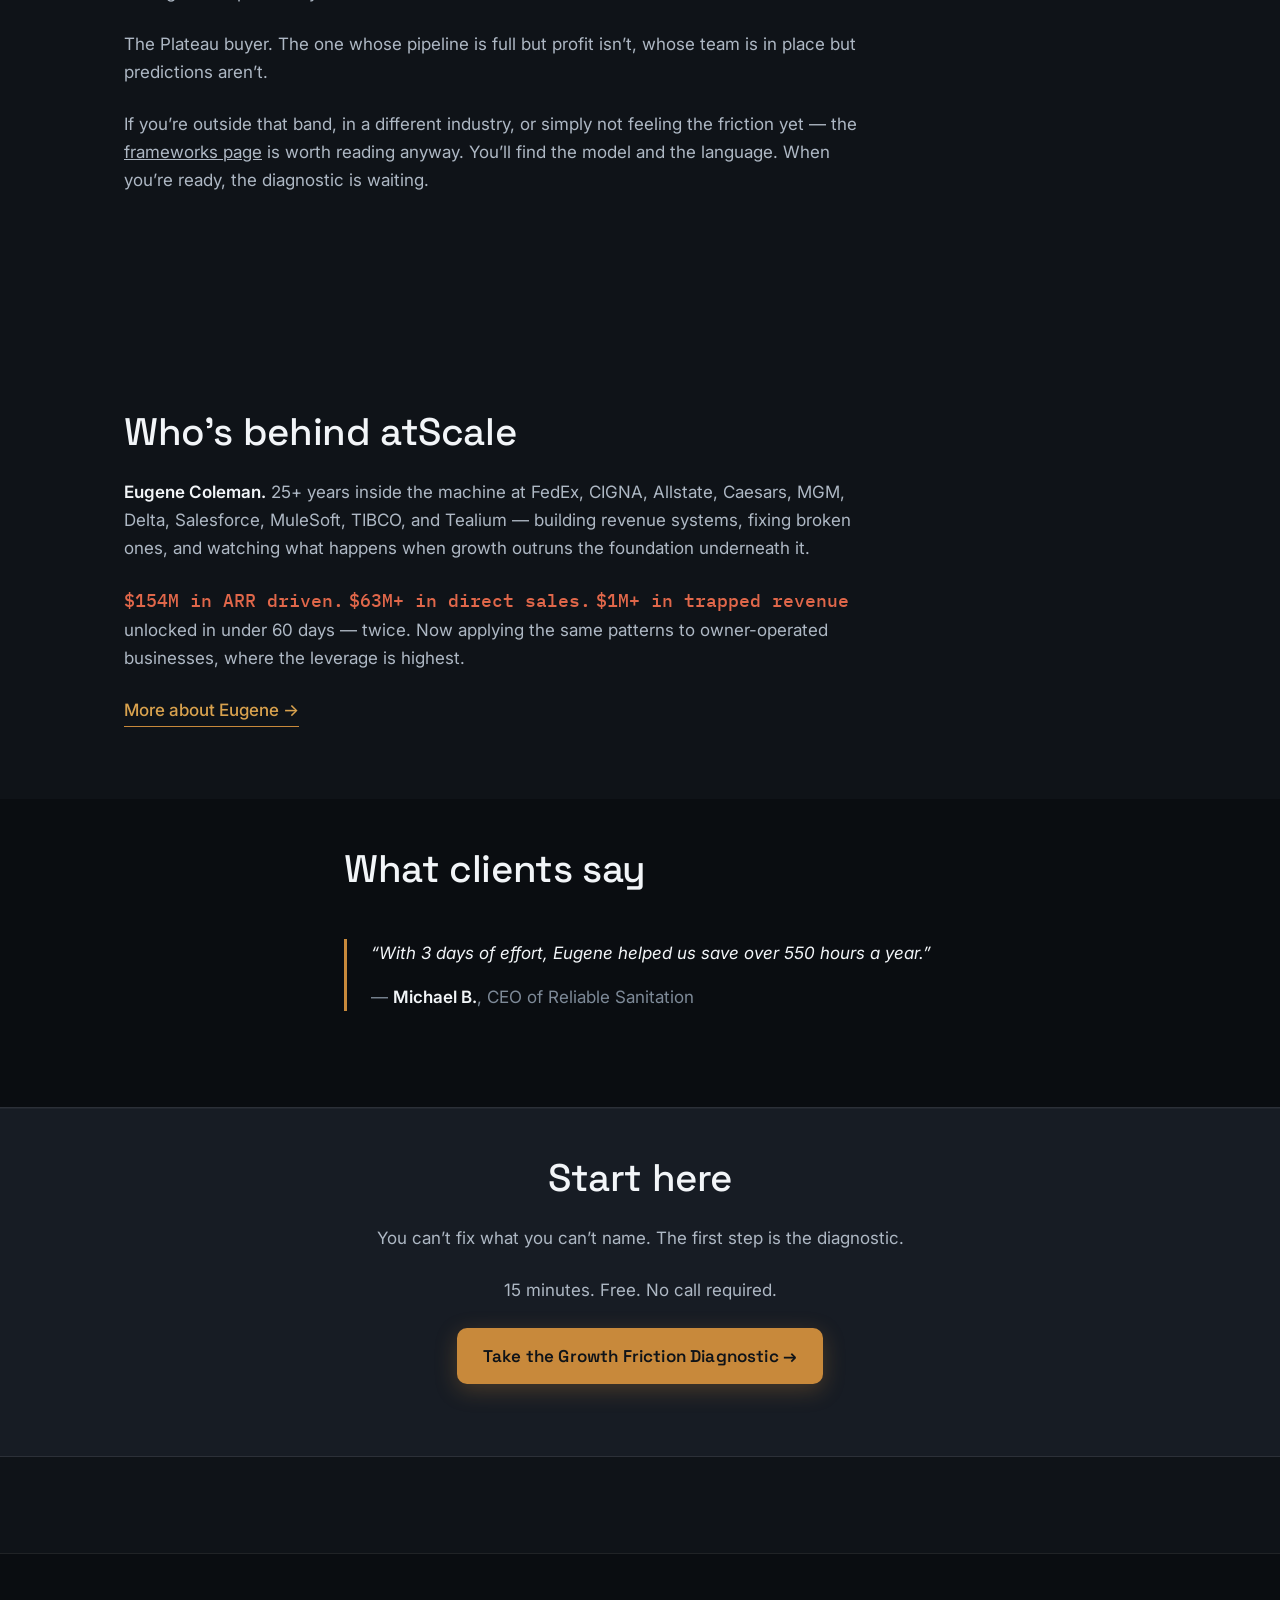
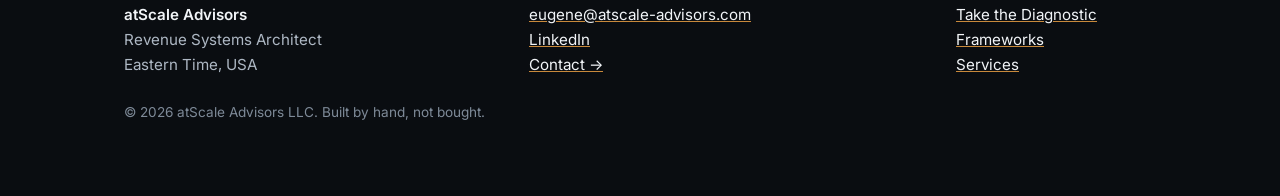
==== commit 34801d0f: "fix(copy): use Michael B.'s exact approved quote (3 days → 550 hrs/yr)" ====
--- a/index.html
+++ b/index.html
@@ -116,7 +116,7 @@
       <div class="container-narrow">
         <h2 style="margin-top:0;">What clients say</h2>
         <blockquote style="color: var(--ink); border-left-color: var(--bronze);">
-          &ldquo;Saved us over 550 hours in year 1.&rdquo;
+          &ldquo;With 3 days of effort, Eugene helped us save over 550 hours a year.&rdquo;
           <footer style="margin-top: var(--gap-sm); font-style: normal; color: var(--slate);">
             &mdash; <strong style="color: var(--ink);">Michael B.</strong>, CEO of Reliable Sanitation
           </footer>
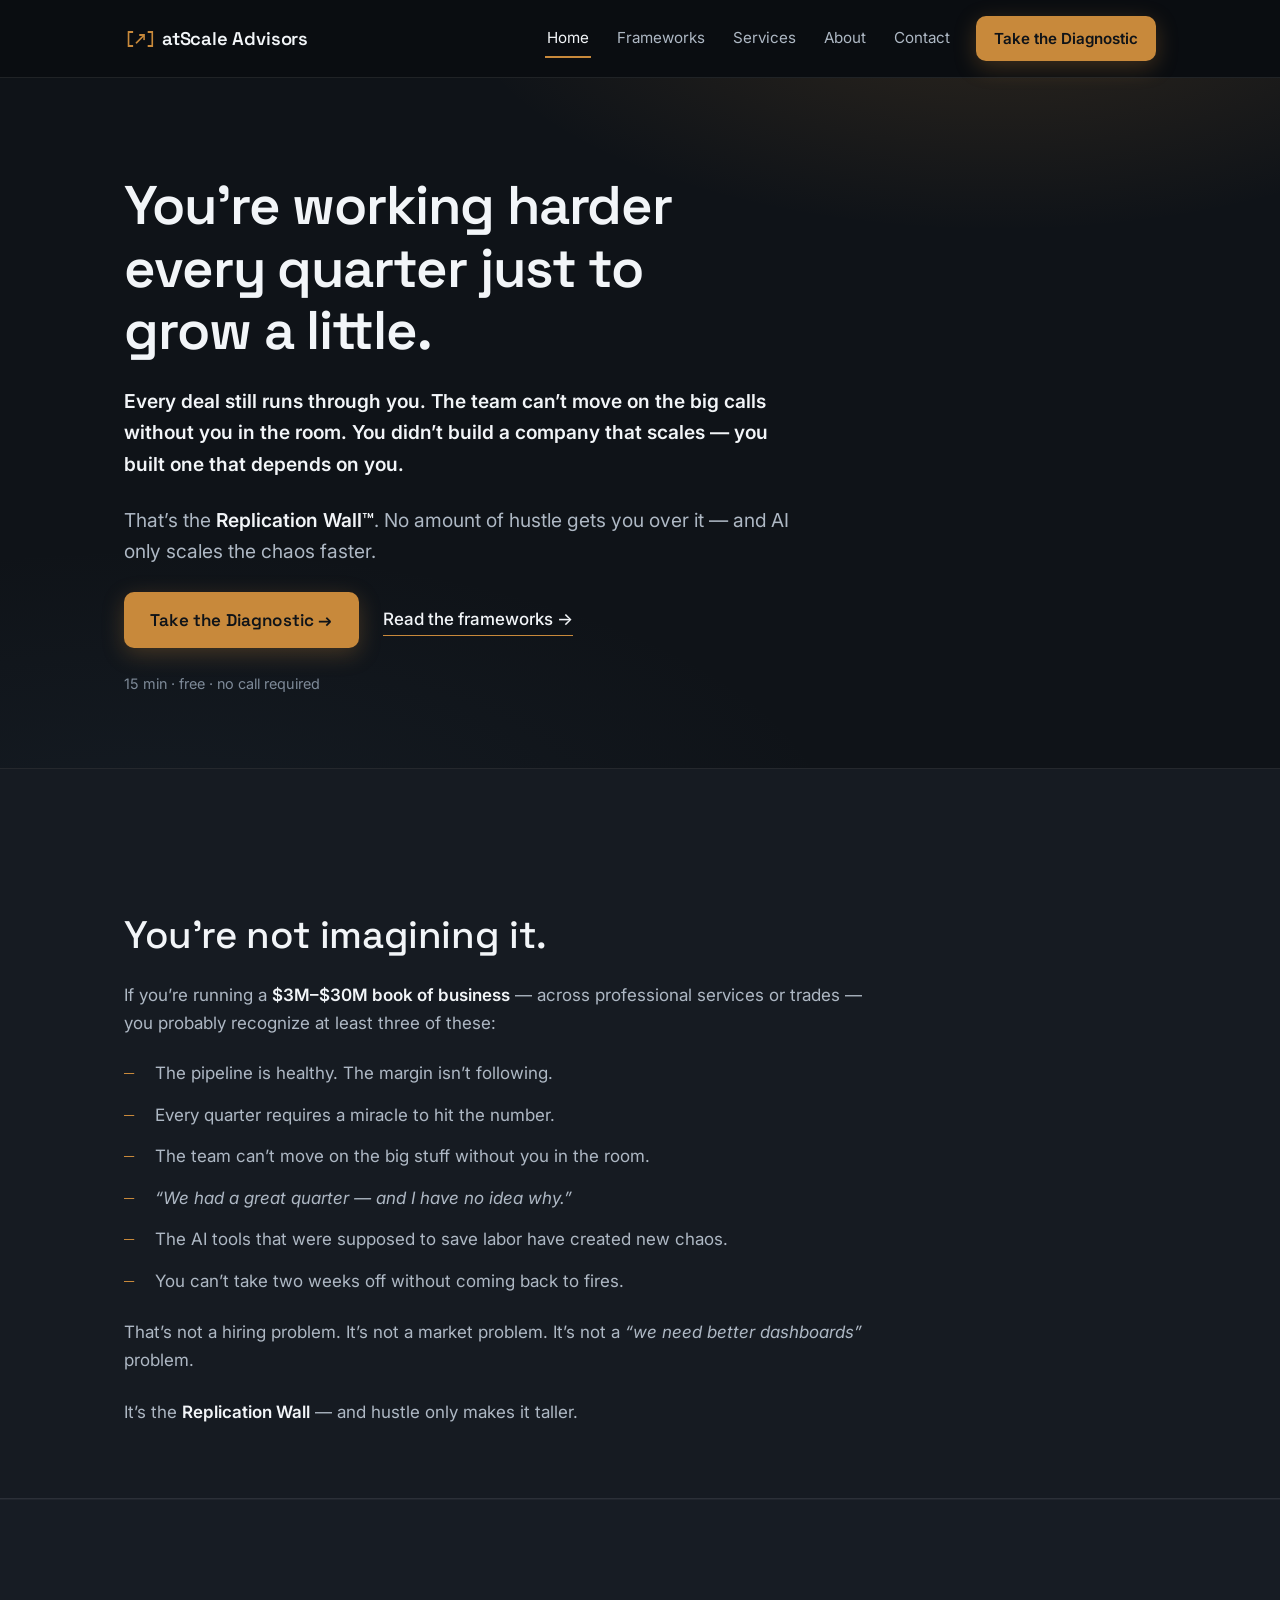
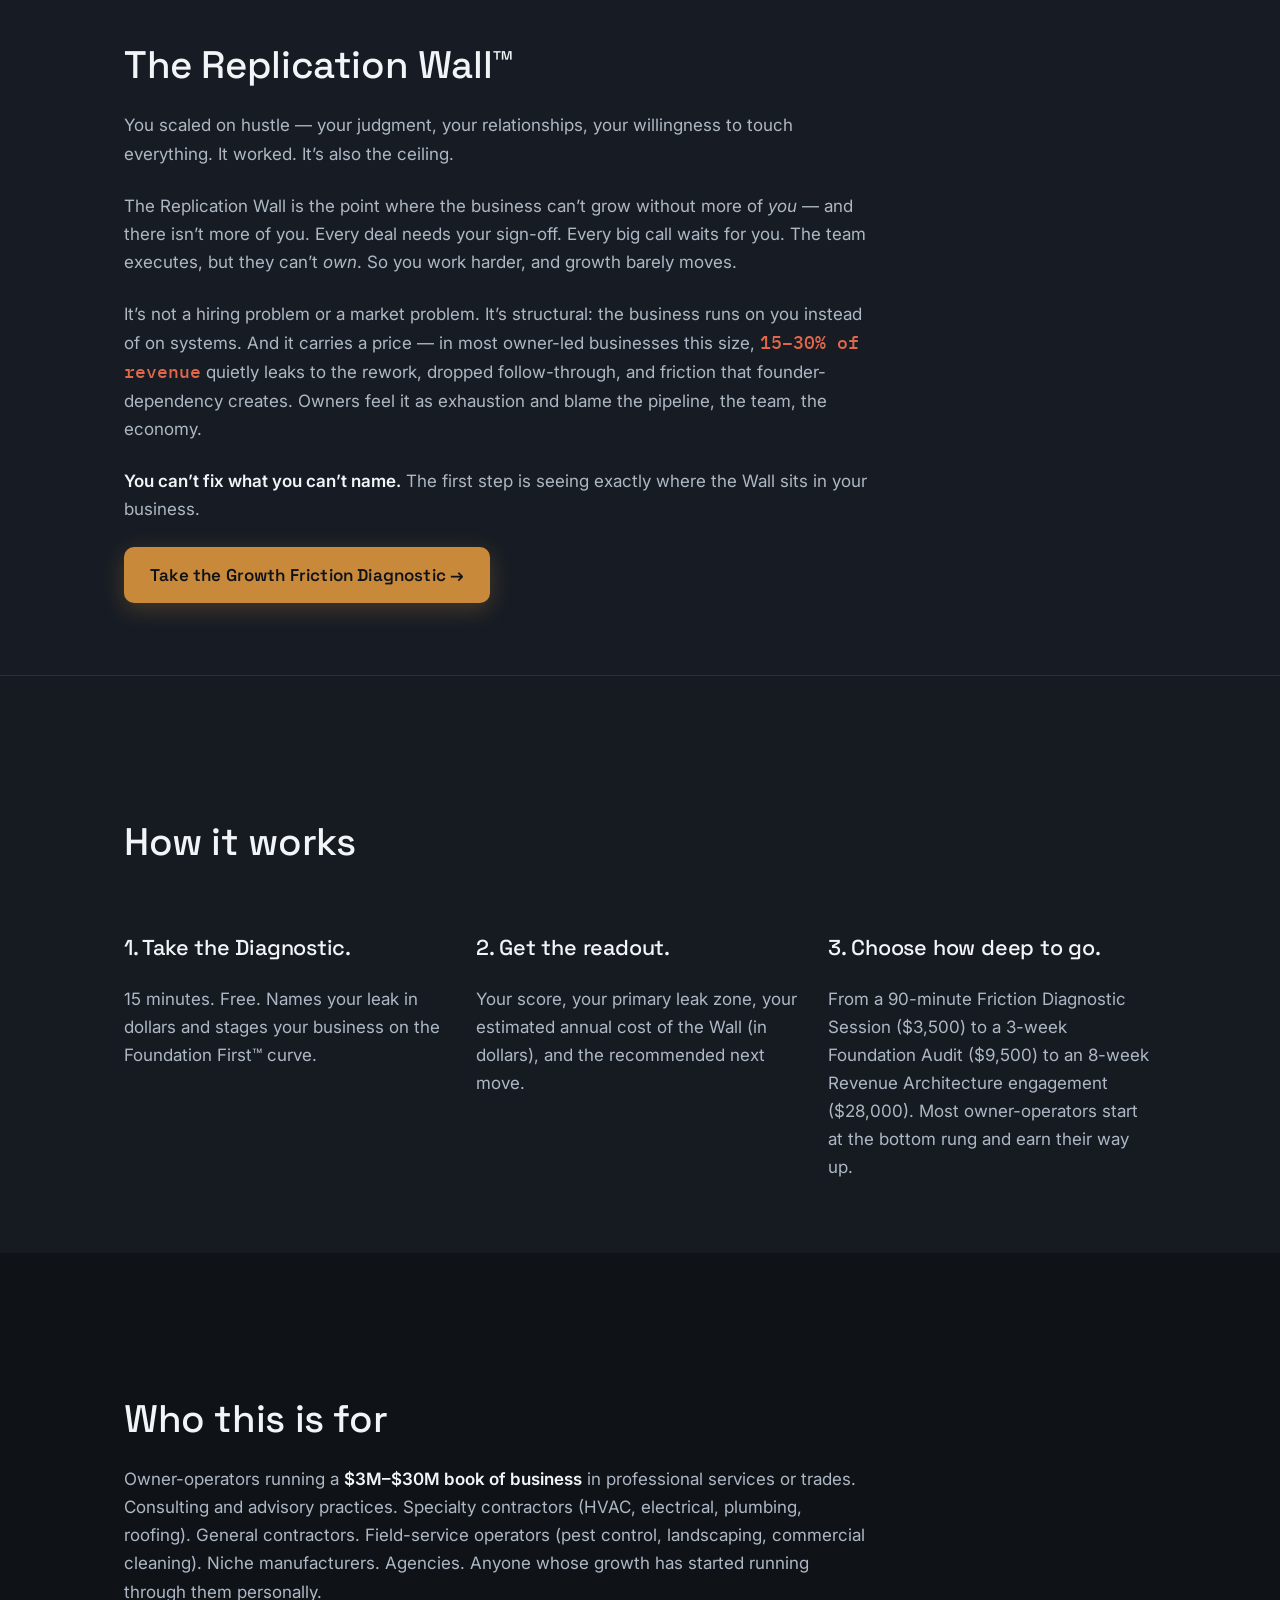
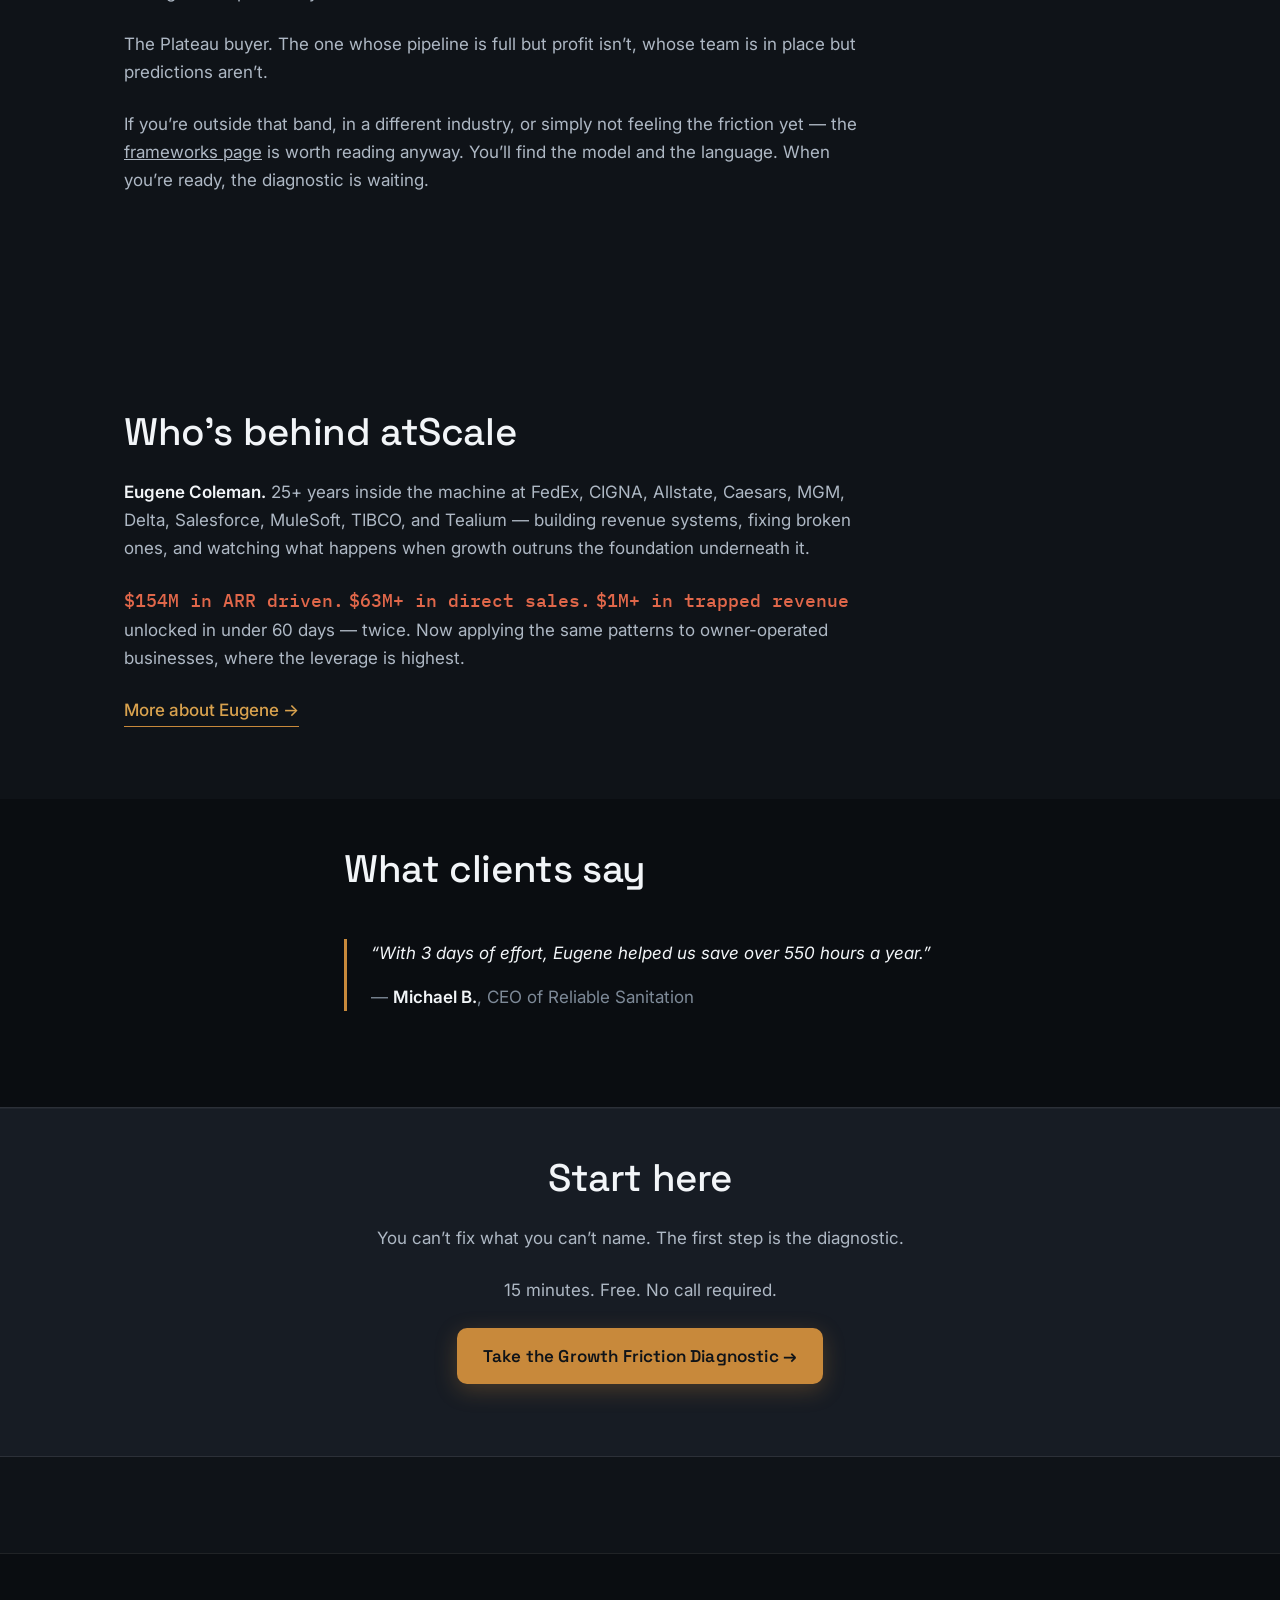
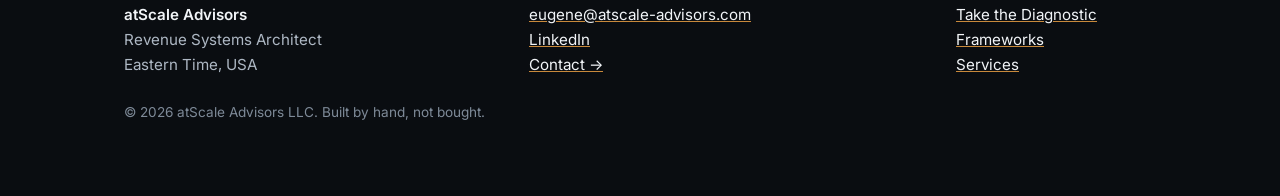
==== commit 35c225e5: "chore: hide Insights from nav until first essay ships (page kept, unlinked)" ====
--- a/index.html
+++ b/index.html
@@ -19,7 +19,6 @@
       <nav class="nav" id="primary-nav" aria-label="Primary">
         <a href="/" aria-current="page">Home</a>
         <a href="/frameworks.html">Frameworks</a>
-        <a href="/insights.html">Insights</a>
         <a href="/services.html">Services</a>
         <a href="/about.html">About</a>
         <a href="/contact.html">Contact</a>
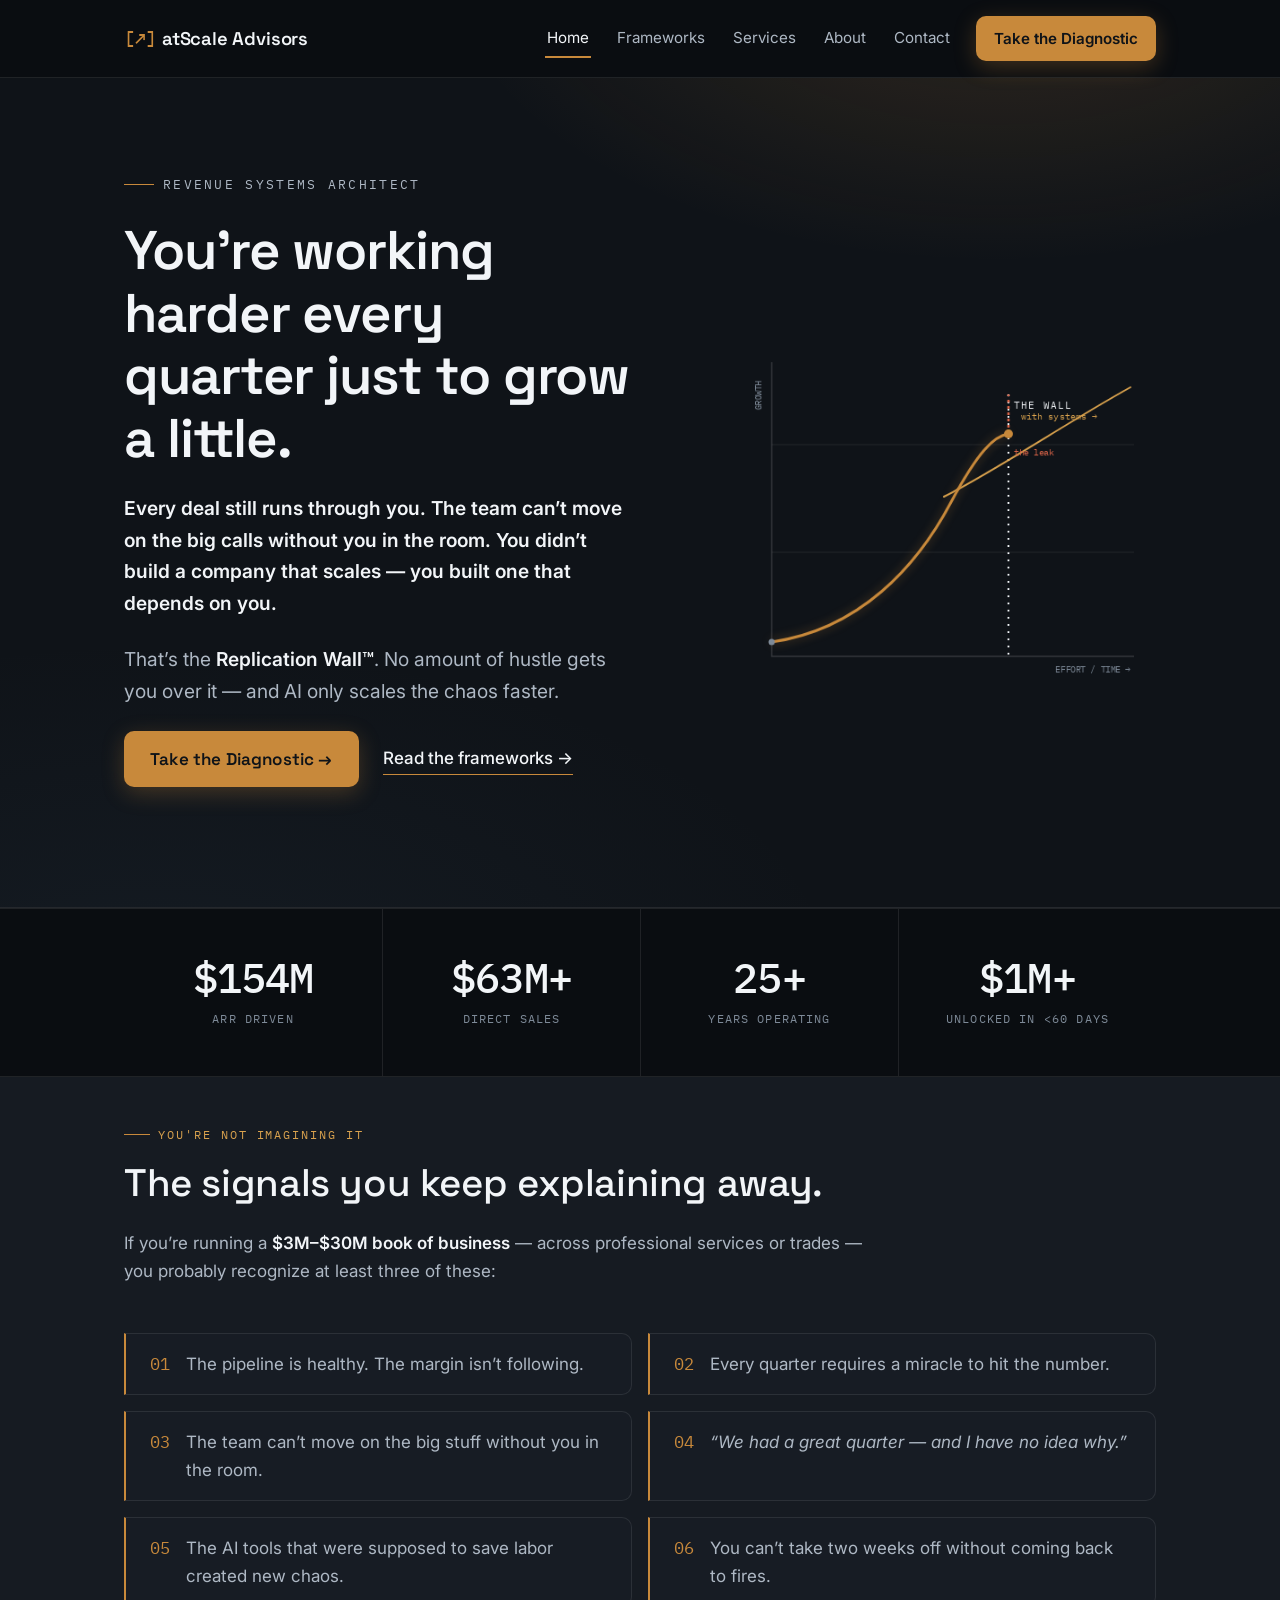
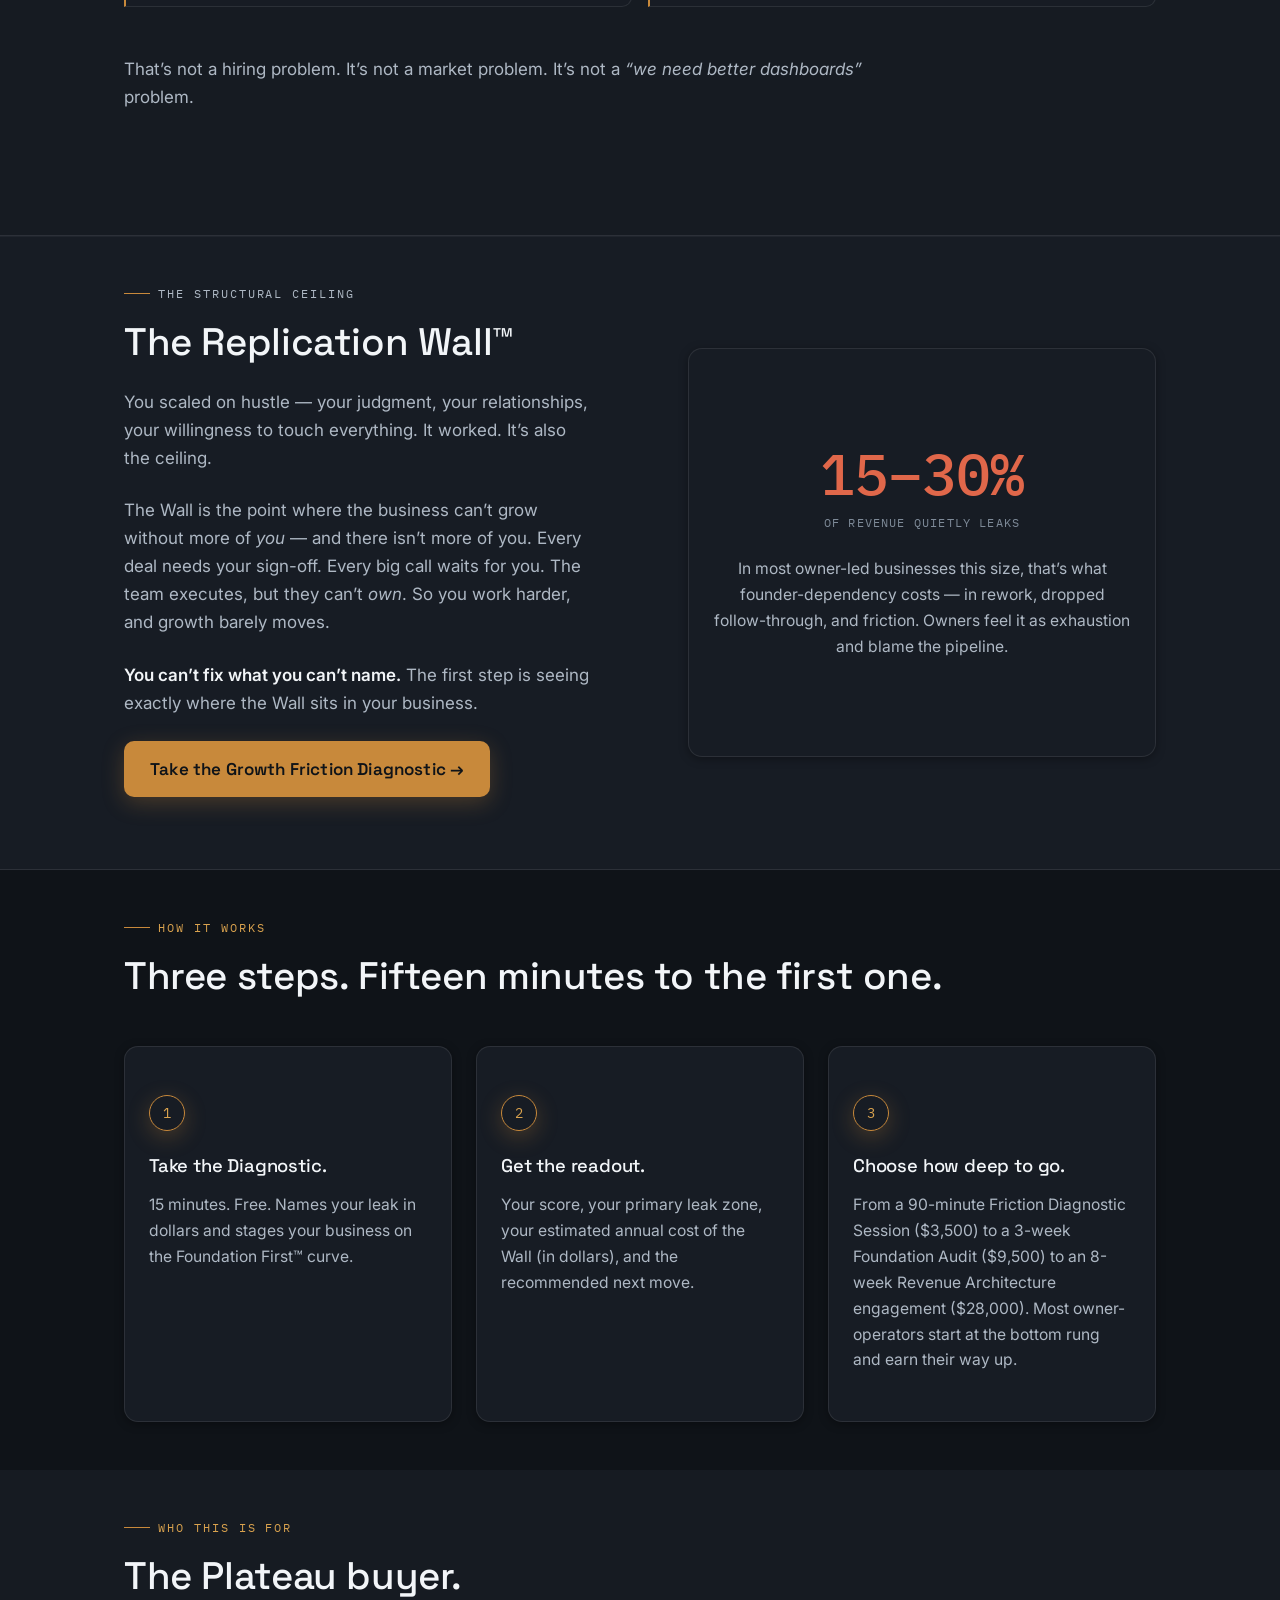
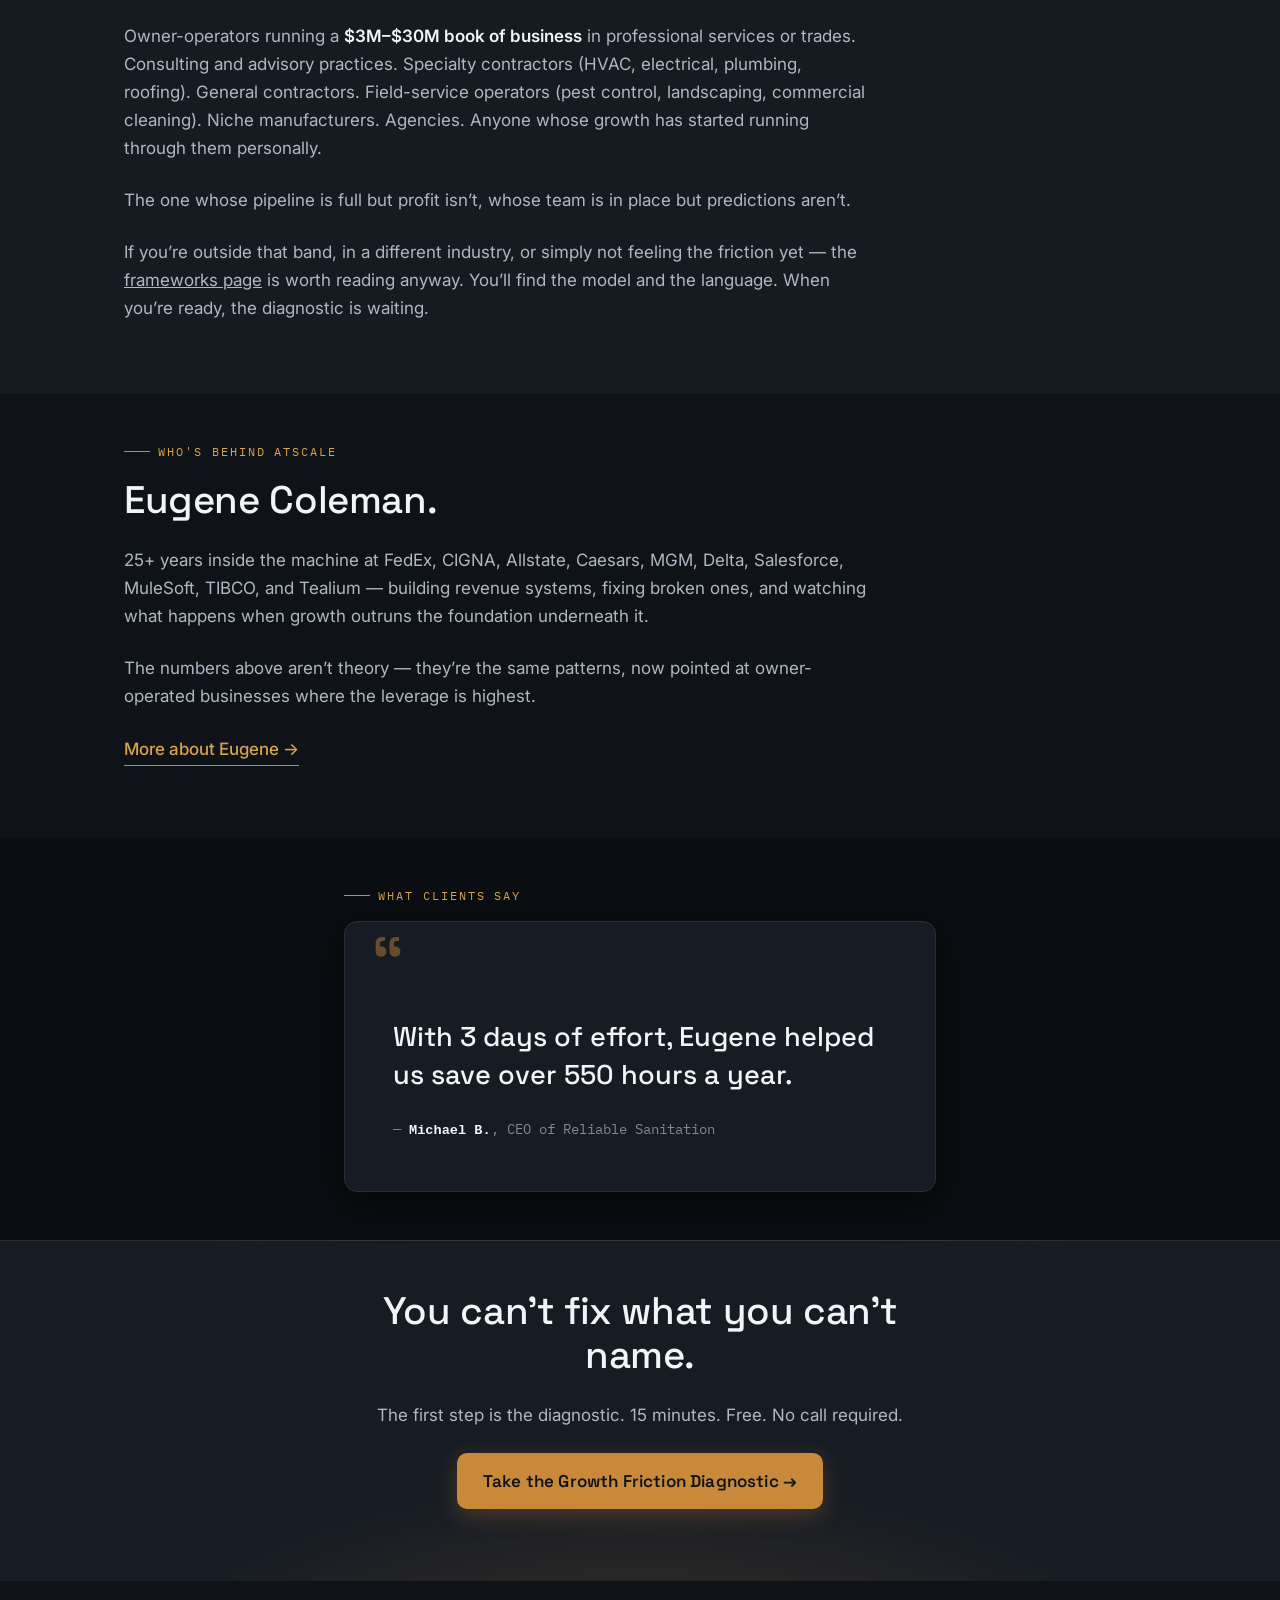
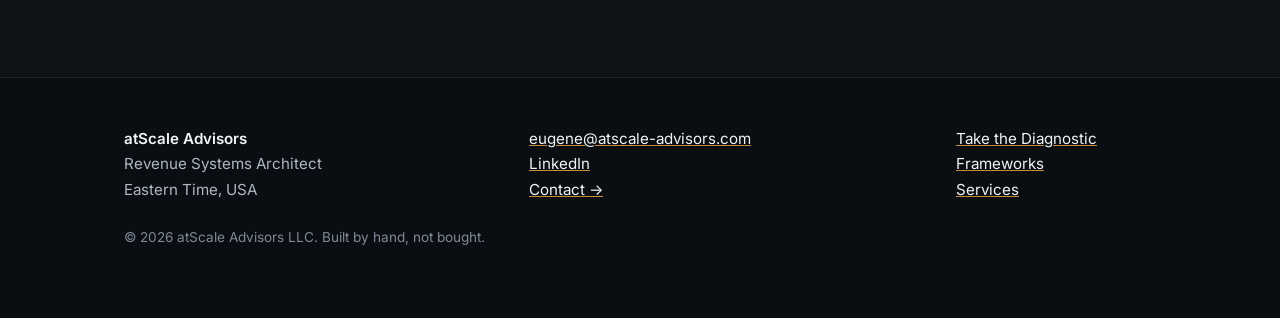
==== commit c8634bac: "feat(home): bold architectural reimagining — hero Wall diagram, count-up proof band, motion - Animat" ====
--- a/index.html
+++ b/index.html
@@ -5,24 +5,26 @@
   <meta name="viewport" content="width=device-width, initial-scale=1" />
   <title>atScale Advisors — Get your business off your back</title>
   <meta name="description" content="If every deal runs through you and the team can't move without you, you've hit the Replication Wall. A free 15-minute diagnostic names what's keeping your $3M–$30M business dependent on you — and the path out." />
-  <meta name="theme-color" content="#0F2238" />
+  <meta name="theme-color" content="#0F1318" />
   <link rel="preconnect" href="https://fonts.googleapis.com" />
   <link rel="preconnect" href="https://fonts.gstatic.com" crossorigin />
   <link rel="stylesheet" href="https://fonts.googleapis.com/css2?family=Inter:wght@400;500;600&family=Space+Grotesk:wght@500;600;700&family=IBM+Plex+Mono:wght@400;500&display=swap" />
-  <link rel="stylesheet" href="/css/styles.css" />
+  <link rel="stylesheet" href="css/styles.css" />
+  <!-- No defer: sets html.js before first paint so reveals don't flash. CSP-safe (script-src 'self'). -->
+  <script src="js/reveal.js"></script>
 </head>
 <body>
   <header class="site-header">
     <div class="container">
-      <a class="brand" href="/"><span class="brand-mark">[↗]</span>atScale Advisors</a>
+      <a class="brand" href="index.html"><span class="brand-mark">[↗]</span>atScale Advisors</a>
       <button class="nav-toggle" aria-controls="primary-nav" aria-expanded="false">Menu</button>
       <nav class="nav" id="primary-nav" aria-label="Primary">
-        <a href="/" aria-current="page">Home</a>
-        <a href="/frameworks.html">Frameworks</a>
-        <a href="/services.html">Services</a>
-        <a href="/about.html">About</a>
-        <a href="/contact.html">Contact</a>
-        <a href="/diagnostic.html" class="nav-cta">Take the Diagnostic</a>
+        <a href="index.html" aria-current="page">Home</a>
+        <a href="frameworks.html">Frameworks</a>
+        <a href="services.html">Services</a>
+        <a href="about.html">About</a>
+        <a href="contact.html">Contact</a>
+        <a href="diagnostic.html" class="nav-cta">Take the Diagnostic</a>
       </nav>
     </div>
   </header>
@@ -30,105 +32,173 @@
   <main>
     <section class="hero">
       <div class="container">
-        <h1>You're working harder every quarter just to grow a little.</h1>
-        <p class="lede">
-          <strong>Every deal still runs through you. The team can&rsquo;t move on the big calls without you in the room. You didn&rsquo;t build a company that scales &mdash; you built one that depends on you.</strong>
-        </p>
-        <p class="lede">
-          That&rsquo;s the <strong>Replication Wall&trade;</strong>. No amount of hustle gets you over it &mdash; and AI only scales the chaos faster.
-        </p>
-        <div class="btn-row">
-          <a class="btn" href="/diagnostic.html">Take the Diagnostic &rarr;</a>
-          <a class="btn-text" href="/frameworks.html">Read the frameworks &rarr;</a>
-        </div>
-        <p class="muted" style="margin-top: var(--gap-md); font-size: 0.9rem;">15 min &middot; free &middot; no call required</p>
+        <div class="hero-grid">
+          <div class="hero-copy">
+            <p class="hero-kicker" data-reveal>Revenue Systems Architect</p>
+            <h1 data-reveal data-delay="1">You're working harder every quarter just to grow a little.</h1>
+            <p class="lede" data-reveal data-delay="2">
+              <strong>Every deal still runs through you. The team can&rsquo;t move on the big calls without you in the room. You didn&rsquo;t build a company that scales &mdash; you built one that depends on you.</strong>
+            </p>
+            <p class="lede" data-reveal data-delay="3">
+              That&rsquo;s the <strong>Replication Wall&trade;</strong>. No amount of hustle gets you over it &mdash; and AI only scales the chaos faster.
+            </p>
+            <div class="btn-row" data-reveal data-delay="4">
+              <a class="btn" href="diagnostic.html">Take the Diagnostic &rarr;</a>
+              <a class="btn-text" href="frameworks.html">Read the frameworks &rarr;</a>
+            </div>
+            <p class="muted" data-reveal data-delay="5" style="margin-top: var(--gap-md); font-size: 0.9rem;">15 min &middot; free &middot; no call required</p>
+          </div>
+
+          <div class="hero-visual" data-reveal>
+            <svg class="wall-diagram" viewBox="0 0 480 400" role="img" aria-label="A growth curve rising steeply on hustle, then flattening against the Replication Wall. A dashed line shows the higher trajectory unlocked when the business runs on systems instead of the owner.">
+              <!-- axes -->
+              <path class="fade" d="M 52 28 L 52 356 L 456 356" fill="none" stroke="var(--border-bright)" stroke-width="1.5" />
+              <!-- faint gridlines -->
+              <line class="fade" x1="52" y1="120" x2="456" y2="120" stroke="var(--border)" stroke-width="1" />
+              <line class="fade" x1="52" y1="240" x2="456" y2="240" stroke="var(--border)" stroke-width="1" />
+              <!-- the Wall -->
+              <line class="fade" x1="316" y1="64" x2="316" y2="356" stroke="var(--ink)" stroke-width="2" stroke-dasharray="2 6" opacity="0.55" />
+              <!-- aspirational: with systems (draws last) -->
+              <path class="draw draw-3" pathLength="1" d="M 244 178 C 300 150, 380 96, 452 56" fill="none" stroke="var(--bronze-text)" stroke-width="2" stroke-dasharray="6 6" stroke-linecap="round" />
+              <!-- the leak: gap between plateau and potential -->
+              <line class="fade" x1="316" y1="108" x2="316" y2="64" stroke="var(--leak-rust)" stroke-width="2.5" stroke-dasharray="3 4" />
+              <!-- hustle growth curve, flattening into the Wall (draws first) -->
+              <path class="draw" pathLength="1" d="M 52 340 C 150 326, 214 256, 252 184 C 282 128, 300 110, 316 108" fill="none" stroke="var(--bronze)" stroke-width="3" stroke-linecap="round" style="filter: drop-shadow(0 0 6px rgba(200,137,59,0.45));" />
+              <!-- markers -->
+              <circle class="fade" cx="316" cy="108" r="5" fill="var(--bronze)" />
+              <circle class="fade" cx="52" cy="340" r="3.5" fill="var(--slate)" />
+              <!-- labels -->
+              <text class="fade" x="322" y="80" font-family="var(--font-mono)" font-size="11" letter-spacing="1.5" fill="var(--ink)" opacity="0.85">THE WALL</text>
+              <text class="fade" x="330" y="92" font-family="var(--font-mono)" font-size="10" letter-spacing="0.5" fill="var(--bronze-text)">with systems &rarr;</text>
+              <text class="fade" x="322" y="132" font-family="var(--font-mono)" font-size="10" fill="var(--leak-rust)">the leak</text>
+              <text class="fade" x="44" y="24" font-family="var(--font-mono)" font-size="10" fill="var(--slate)" text-anchor="end" transform="rotate(-90 44 24)" style="transform-box: fill-box;">GROWTH</text>
+              <text class="fade" x="452" y="374" font-family="var(--font-mono)" font-size="10" fill="var(--slate)" text-anchor="end">EFFORT / TIME &rarr;</text>
+            </svg>
+          </div>
+        </div>
+      </div>
+    </section>
+
+    <section class="statband" aria-label="Track record">
+      <div class="container">
+        <div class="stat" data-reveal data-delay="1">
+          <div class="num"><span data-count="154" data-prefix="$" data-suffix="M">$154M</span></div>
+          <div class="lbl">ARR Driven</div>
+        </div>
+        <div class="stat" data-reveal data-delay="2">
+          <div class="num"><span data-count="63" data-prefix="$" data-suffix="M+">$63M+</span></div>
+          <div class="lbl">Direct Sales</div>
+        </div>
+        <div class="stat" data-reveal data-delay="3">
+          <div class="num"><span data-count="25" data-suffix="+">25+</span></div>
+          <div class="lbl">Years Operating</div>
+        </div>
+        <div class="stat" data-reveal data-delay="4">
+          <div class="num"><span data-count="1" data-prefix="$" data-suffix="M+">$1M+</span></div>
+          <div class="lbl">Unlocked in &lt;60 Days</div>
+        </div>
       </div>
     </section>
 
     <section class="alt">
       <div class="container">
-        <h2>You're not imagining it.</h2>
-        <p>If you&rsquo;re running a <strong>$3M&ndash;$30M book of business</strong> &mdash; across professional services or trades &mdash; you probably recognize at least three of these:</p>
-        <ul class="pain-list">
-          <li>The pipeline is healthy. The margin isn&rsquo;t following.</li>
-          <li>Every quarter requires a miracle to hit the number.</li>
-          <li>The team can&rsquo;t move on the big stuff without you in the room.</li>
-          <li><em>&ldquo;We had a great quarter &mdash; and I have no idea why.&rdquo;</em></li>
-          <li>The AI tools that were supposed to save labor have created new chaos.</li>
-          <li>You can&rsquo;t take two weeks off without coming back to fires.</li>
-        </ul>
-        <p>That&rsquo;s not a hiring problem. It&rsquo;s not a market problem. It&rsquo;s not a <em>&ldquo;we need better dashboards&rdquo;</em> problem.</p>
-        <p>It&rsquo;s the <strong>Replication Wall</strong> &mdash; and hustle only makes it taller.</p>
+        <p class="eyebrow" data-reveal>You're not imagining it</p>
+        <h2 data-reveal style="margin-top:0;">The signals you keep explaining away.</h2>
+        <p data-reveal>If you&rsquo;re running a <strong>$3M&ndash;$30M book of business</strong> &mdash; across professional services or trades &mdash; you probably recognize at least three of these:</p>
+        <div class="friction-grid">
+          <div class="friction" data-reveal data-delay="1"><span class="mk">01</span><p>The pipeline is healthy. The margin isn&rsquo;t following.</p></div>
+          <div class="friction" data-reveal data-delay="2"><span class="mk">02</span><p>Every quarter requires a miracle to hit the number.</p></div>
+          <div class="friction" data-reveal data-delay="3"><span class="mk">03</span><p>The team can&rsquo;t move on the big stuff without you in the room.</p></div>
+          <div class="friction" data-reveal data-delay="1"><span class="mk">04</span><p><em>&ldquo;We had a great quarter &mdash; and I have no idea why.&rdquo;</em></p></div>
+          <div class="friction" data-reveal data-delay="2"><span class="mk">05</span><p>The AI tools that were supposed to save labor created new chaos.</p></div>
+          <div class="friction" data-reveal data-delay="3"><span class="mk">06</span><p>You can&rsquo;t take two weeks off without coming back to fires.</p></div>
+        </div>
+        <p data-reveal style="margin-top: var(--gap-lg);">That&rsquo;s not a hiring problem. It&rsquo;s not a market problem. It&rsquo;s not a <em>&ldquo;we need better dashboards&rdquo;</em> problem.</p>
+        <p data-reveal>It&rsquo;s the <strong>Replication Wall</strong> &mdash; and hustle only makes it taller.</p>
       </div>
     </section>
 
     <section class="blueprint">
       <div class="container">
-        <h2>The Replication Wall&trade;</h2>
-        <p>You scaled on hustle &mdash; your judgment, your relationships, your willingness to touch everything. It worked. It&rsquo;s also the ceiling.</p>
-        <p>The Replication Wall is the point where the business can&rsquo;t grow without more of <em>you</em> &mdash; and there isn&rsquo;t more of you. Every deal needs your sign-off. Every big call waits for you. The team executes, but they can&rsquo;t <em>own</em>. So you work harder, and growth barely moves.</p>
-        <p>It&rsquo;s not a hiring problem or a market problem. It&rsquo;s structural: the business runs on you instead of on systems. And it carries a price &mdash; in most owner-led businesses this size, <span class="figure">15&ndash;30% of revenue</span> quietly leaks to the rework, dropped follow-through, and friction that founder-dependency creates. Owners feel it as exhaustion and blame the pipeline, the team, the economy.</p>
-        <p><strong>You can&rsquo;t fix what you can&rsquo;t name.</strong> The first step is seeing exactly where the Wall sits in your business.</p>
-        <p><a class="btn" href="/diagnostic.html">Take the Growth Friction Diagnostic &rarr;</a></p>
+        <div class="wall-feature">
+          <div class="wall-copy">
+            <p class="eyebrow" data-reveal>The structural ceiling</p>
+            <h2 data-reveal style="margin-top:0;">The Replication Wall&trade;</h2>
+            <p data-reveal>You scaled on hustle &mdash; your judgment, your relationships, your willingness to touch everything. It worked. It&rsquo;s also the ceiling.</p>
+            <p data-reveal>The Wall is the point where the business can&rsquo;t grow without more of <em>you</em> &mdash; and there isn&rsquo;t more of you. Every deal needs your sign-off. Every big call waits for you. The team executes, but they can&rsquo;t <em>own</em>. So you work harder, and growth barely moves.</p>
+            <p data-reveal><strong>You can&rsquo;t fix what you can&rsquo;t name.</strong> The first step is seeing exactly where the Wall sits in your business.</p>
+            <p data-reveal><a class="btn" href="diagnostic.html">Take the Growth Friction Diagnostic &rarr;</a></p>
+          </div>
+          <div class="wall-figure" data-reveal data-delay="2">
+            <div class="card" style="text-align:center; padding: var(--gap-xl) var(--gap-md); margin:0;">
+              <span class="wall-leak"><span data-count="15" data-suffix="">15</span>&ndash;<span data-count="30" data-suffix="%">30%</span></span>
+              <span class="wall-leak-cap">of revenue quietly leaks</span>
+              <p style="margin: var(--gap-md) 0 0; color: var(--body); font-size: 0.98rem;">In most owner-led businesses this size, that&rsquo;s what founder-dependency costs &mdash; in rework, dropped follow-through, and friction. Owners feel it as exhaustion and blame the pipeline.</p>
+            </div>
+          </div>
+        </div>
+      </div>
+    </section>
+
+    <section>
+      <div class="container">
+        <p class="eyebrow" data-reveal>How it works</p>
+        <h2 data-reveal style="margin-top:0;">Three steps. Fifteen minutes to the first one.</h2>
+        <div class="steps">
+          <div class="step" data-reveal data-delay="1">
+            <div class="step-num">1</div>
+            <h3>Take the Diagnostic.</h3>
+            <p>15 minutes. Free. Names your leak in dollars and stages your business on the Foundation First&trade; curve.</p>
+          </div>
+          <div class="step" data-reveal data-delay="2">
+            <div class="step-num">2</div>
+            <h3>Get the readout.</h3>
+            <p>Your score, your primary leak zone, your estimated annual cost of the Wall (in dollars), and the recommended next move.</p>
+          </div>
+          <div class="step" data-reveal data-delay="3">
+            <div class="step-num">3</div>
+            <h3>Choose how deep to go.</h3>
+            <p>From a 90-minute Friction Diagnostic Session ($3,500) to a 3-week Foundation Audit ($9,500) to an 8-week Revenue Architecture engagement ($28,000). Most owner-operators start at the bottom rung and earn their way up.</p>
+          </div>
+        </div>
       </div>
     </section>
 
     <section class="alt">
       <div class="container">
-        <h2>How it works</h2>
-        <div style="display:grid; grid-template-columns:repeat(auto-fit, minmax(240px, 1fr)); gap: var(--gap-md);">
-          <div>
-            <h3>1. Take the Diagnostic.</h3>
-            <p>15 minutes. Free. Names your leak in dollars and stages your business on the Foundation First&trade; curve.</p>
-          </div>
-          <div>
-            <h3>2. Get the readout.</h3>
-            <p>Your score, your primary leak zone, your estimated annual cost of the Wall (in dollars), and the recommended next move.</p>
-          </div>
-          <div>
-            <h3>3. Choose how deep to go.</h3>
-            <p>From a 90-minute Friction Diagnostic Session ($3,500) to a 3-week Foundation Audit ($9,500) to an 8-week Revenue Architecture engagement ($28,000). Most owner-operators start at the bottom rung and earn their way up.</p>
-          </div>
-        </div>
+        <p class="eyebrow" data-reveal>Who this is for</p>
+        <h2 data-reveal style="margin-top:0;">The Plateau buyer.</h2>
+        <p data-reveal>Owner-operators running a <strong>$3M&ndash;$30M book of business</strong> in professional services or trades. Consulting and advisory practices. Specialty contractors (HVAC, electrical, plumbing, roofing). General contractors. Field-service operators (pest control, landscaping, commercial cleaning). Niche manufacturers. Agencies. Anyone whose growth has started running through them personally.</p>
+        <p data-reveal>The one whose pipeline is full but profit isn&rsquo;t, whose team is in place but predictions aren&rsquo;t.</p>
+        <p data-reveal>If you&rsquo;re outside that band, in a different industry, or simply not feeling the friction yet &mdash; the <a href="frameworks.html">frameworks page</a> is worth reading anyway. You&rsquo;ll find the model and the language. When you&rsquo;re ready, the diagnostic is waiting.</p>
       </div>
     </section>
 
     <section>
       <div class="container">
-        <h2>Who this is for</h2>
-        <p>Owner-operators running a <strong>$3M&ndash;$30M book of business</strong> in professional services or trades. Consulting and advisory practices. Specialty contractors (HVAC, electrical, plumbing, roofing). General contractors. Field-service operators (pest control, landscaping, commercial cleaning). Niche manufacturers. Agencies. Anyone whose growth has started running through them personally.</p>
-        <p>The Plateau buyer. The one whose pipeline is full but profit isn&rsquo;t, whose team is in place but predictions aren&rsquo;t.</p>
-        <p>If you&rsquo;re outside that band, in a different industry, or simply not feeling the friction yet &mdash; the <a href="/frameworks.html">frameworks page</a> is worth reading anyway. You&rsquo;ll find the model and the language. When you&rsquo;re ready, the diagnostic is waiting.</p>
-      </div>
-    </section>
-
-    <section>
-      <div class="container">
-        <h2>Who&rsquo;s behind atScale</h2>
-        <p><strong>Eugene Coleman.</strong> 25+ years inside the machine at FedEx, CIGNA, Allstate, Caesars, MGM, Delta, Salesforce, MuleSoft, TIBCO, and Tealium &mdash; building revenue systems, fixing broken ones, and watching what happens when growth outruns the foundation underneath it.</p>
-        <p><span class="figure">$154M in ARR driven.</span> <span class="figure">$63M+ in direct sales.</span> <span class="figure">$1M+ in trapped revenue</span> unlocked in under 60 days &mdash; twice. Now applying the same patterns to owner-operated businesses, where the leverage is highest.</p>
-        <p><a class="btn-text" href="/about.html">More about Eugene &rarr;</a></p>
+        <p class="eyebrow" data-reveal>Who's behind atScale</p>
+        <h2 data-reveal style="margin-top:0;">Eugene Coleman.</h2>
+        <p data-reveal>25+ years inside the machine at FedEx, CIGNA, Allstate, Caesars, MGM, Delta, Salesforce, MuleSoft, TIBCO, and Tealium &mdash; building revenue systems, fixing broken ones, and watching what happens when growth outruns the foundation underneath it.</p>
+        <p data-reveal>The numbers above aren&rsquo;t theory &mdash; they&rsquo;re the same patterns, now pointed at owner-operated businesses where the leverage is highest.</p>
+        <p data-reveal><a class="btn-text" href="about.html">More about Eugene &rarr;</a></p>
       </div>
     </section>
 
     <section class="dark">
       <div class="container-narrow">
-        <h2 style="margin-top:0;">What clients say</h2>
-        <blockquote style="color: var(--ink); border-left-color: var(--bronze);">
-          &ldquo;With 3 days of effort, Eugene helped us save over 550 hours a year.&rdquo;
-          <footer style="margin-top: var(--gap-sm); font-style: normal; color: var(--slate);">
-            &mdash; <strong style="color: var(--ink);">Michael B.</strong>, CEO of Reliable Sanitation
-          </footer>
-        </blockquote>
-      </div>
-    </section>
-
-    <section class="blueprint">
-      <div class="container-narrow" style="text-align:center;">
-        <h2 style="margin-top:0;">Start here</h2>
-        <p>You can&rsquo;t fix what you can&rsquo;t name. The first step is the diagnostic.</p>
-        <p>15 minutes. Free. No call required.</p>
-        <p><a class="btn" href="/diagnostic.html">Take the Growth Friction Diagnostic &rarr;</a></p>
+        <p class="eyebrow" data-reveal>What clients say</p>
+        <div class="quote-card" data-reveal data-delay="1">
+          <p>With 3 days of effort, Eugene helped us save over 550 hours a year.</p>
+          <div class="by">&mdash; <strong>Michael B.</strong>, CEO of Reliable Sanitation</div>
+        </div>
+      </div>
+    </section>
+
+    <section class="cta-band">
+      <div class="container-narrow">
+        <h2 data-reveal>You can't fix what you can't name.</h2>
+        <p data-reveal data-delay="1">The first step is the diagnostic. 15 minutes. Free. No call required.</p>
+        <p data-reveal data-delay="2"><a class="btn" href="diagnostic.html">Take the Growth Friction Diagnostic &rarr;</a></p>
       </div>
     </section>
   </main>
@@ -144,17 +214,17 @@
         <div class="col">
           <a href="mailto:eugene@atscale-advisors.com">eugene@atscale-advisors.com</a><br>
           <a href="https://www.linkedin.com/in/eugene-coleman" rel="noopener">LinkedIn</a><br>
-          <a href="/contact.html">Contact &rarr;</a>
+          <a href="contact.html">Contact &rarr;</a>
         </div>
         <div class="col">
-          <a href="/diagnostic.html">Take the Diagnostic</a><br>
-          <a href="/frameworks.html">Frameworks</a><br>
-          <a href="/services.html">Services</a>
+          <a href="diagnostic.html">Take the Diagnostic</a><br>
+          <a href="frameworks.html">Frameworks</a><br>
+          <a href="services.html">Services</a>
         </div>
       </div>
       <p class="small">&copy; 2026 atScale Advisors LLC. Built by hand, not bought.</p>
     </div>
   </footer>
-  <script src="/js/nav.js" defer></script>
+  <script src="js/nav.js" defer></script>
 </body>
 </html>
--- a/css/styles.css
+++ b/css/styles.css
@@ -746,6 +746,230 @@
   .stats { grid-template-columns: 1fr; }
 }
 
+/* ==========================================================================
+ * v3 (2026-06-05) — Motion + architectural components (skunkworks)
+ * Scroll-reveal, count-up stats, hero growth/Wall diagram, stepped flow,
+ * friction grid, quote card. CSP-safe: all behavior in js/reveal.js (no inline).
+ * Restrained/architectural motion — subtle, purposeful, Linear/Stripe energy.
+ * ========================================================================== */
+
+/* ---------- Scroll reveal (gated on html.js so no-JS shows everything) ---- */
+html.js [data-reveal] {
+  opacity: 0;
+  transform: translateY(18px);
+  transition: opacity 0.7s cubic-bezier(0.22, 0.61, 0.21, 1),
+              transform 0.7s cubic-bezier(0.22, 0.61, 0.21, 1);
+  will-change: opacity, transform;
+}
+html.js [data-reveal].in { opacity: 1; transform: none; }
+html.js [data-reveal][data-delay="1"] { transition-delay: 0.07s; }
+html.js [data-reveal][data-delay="2"] { transition-delay: 0.14s; }
+html.js [data-reveal][data-delay="3"] { transition-delay: 0.21s; }
+html.js [data-reveal][data-delay="4"] { transition-delay: 0.28s; }
+html.js [data-reveal][data-delay="5"] { transition-delay: 0.35s; }
+
+/* ---------- Reusable section eyebrow ---------- */
+.eyebrow {
+  font-family: var(--font-mono);
+  font-size: 0.75rem;
+  letter-spacing: 0.16em;
+  text-transform: uppercase;
+  color: var(--bronze-text);
+  margin: 0 0 var(--gap-sm);
+  display: flex;
+  align-items: center;
+  gap: 0.7em;
+}
+.eyebrow::before {
+  content: '';
+  width: 26px;
+  height: 1px;
+  background: var(--bronze);
+  display: inline-block;
+  flex: none;
+}
+
+/* ---------- Hero: two-column with growth/Wall diagram ---------- */
+.hero-grid {
+  display: grid;
+  grid-template-columns: minmax(0, 1.08fr) minmax(0, 0.92fr);
+  gap: var(--gap-xl);
+  align-items: center;
+}
+.hero-kicker {
+  font-family: var(--font-mono);
+  font-size: 0.8rem;
+  letter-spacing: 0.18em;
+  text-transform: uppercase;
+  color: var(--bronze-text);
+  margin: 0 0 var(--gap-md);
+  display: flex;
+  align-items: center;
+  gap: 0.7em;
+}
+.hero-kicker::before {
+  content: '';
+  width: 30px;
+  height: 1px;
+  background: var(--bronze);
+  display: inline-block;
+}
+.hero-visual { position: relative; }
+.wall-diagram { width: 100%; height: auto; display: block; overflow: visible; }
+@media (max-width: 900px) {
+  .hero-grid { grid-template-columns: 1fr; gap: var(--gap-lg); }
+  .hero-visual { max-width: 460px; }
+}
+
+/* SVG draw-on (paths use pathLength="1") + label fades */
+.wall-diagram .draw {
+  stroke-dasharray: 1;
+  stroke-dashoffset: 1;
+}
+.hero-visual.in .wall-diagram .draw { animation: wall-draw 1.7s cubic-bezier(0.5, 0, 0.2, 1) forwards; }
+.hero-visual.in .wall-diagram .draw-2 { animation-delay: 0.5s; }
+.hero-visual.in .wall-diagram .draw-3 { animation-delay: 1s; }
+@keyframes wall-draw { to { stroke-dashoffset: 0; } }
+.wall-diagram .fade { opacity: 0; }
+.hero-visual.in .wall-diagram .fade { animation: wall-fade 0.7s ease forwards 1.2s; }
+@keyframes wall-fade { to { opacity: 1; } }
+
+/* ---------- Stat / proof band ---------- */
+.statband { background: var(--bg-deep); border-top: 1px solid var(--border); border-bottom: 1px solid var(--border); padding: 0; }
+.statband .container { display: grid; grid-template-columns: repeat(4, 1fr); gap: 0; padding-top: 0; padding-bottom: 0; }
+.stat { padding: var(--gap-lg) var(--gap-md); text-align: center; border-left: 1px solid var(--border); }
+.stat:first-child { border-left: 0; }
+.stat .num {
+  font-family: var(--font-mono);
+  font-size: clamp(1.7rem, 3.4vw, 2.6rem);
+  color: var(--ink);
+  font-weight: 500;
+  letter-spacing: -0.02em;
+  line-height: 1;
+}
+.stat .num .unit { color: var(--bronze-text); }
+.stat .lbl {
+  font-family: var(--font-mono);
+  font-size: 0.72rem;
+  letter-spacing: 0.1em;
+  text-transform: uppercase;
+  color: var(--slate);
+  margin-top: 10px;
+}
+@media (max-width: 720px) {
+  .statband .container { grid-template-columns: 1fr 1fr; }
+  .stat:nth-child(odd) { border-left: 0; }
+  .stat:nth-child(n+3) { border-top: 1px solid var(--border); }
+}
+
+/* ---------- Friction grid (pain signals) ---------- */
+.friction-grid {
+  display: grid;
+  grid-template-columns: repeat(2, 1fr);
+  gap: var(--gap-sm);
+  max-width: var(--max-w-wide);
+  margin: var(--gap-lg) 0 0;
+}
+.friction {
+  display: flex;
+  gap: var(--gap-sm);
+  align-items: flex-start;
+  background: var(--surface);
+  border: 1px solid var(--border);
+  border-left: 2px solid var(--bronze);
+  border-radius: 0 var(--radius) var(--radius) 0;
+  padding: var(--gap-sm) var(--gap-md);
+  transition: border-color 0.2s ease, background 0.2s ease, transform 0.2s ease;
+}
+.friction:hover { transform: translateX(4px); border-left-color: var(--bronze-text); background: var(--surface-2); }
+.friction .mk { font-family: var(--font-mono); color: var(--bronze); flex: none; }
+.friction p { margin: 0; color: var(--body); max-width: none; }
+@media (max-width: 640px) { .friction-grid { grid-template-columns: 1fr; } }
+
+/* ---------- The Wall: feature split (diagram + leak figure) ---------- */
+.wall-feature { display: grid; grid-template-columns: 1fr 1fr; gap: var(--gap-xl); align-items: center; }
+.wall-leak { font-family: var(--font-mono); font-size: clamp(2.4rem, 5.5vw, 3.6rem); color: var(--leak-rust); font-weight: 500; letter-spacing: -0.02em; display: block; line-height: 1; }
+.wall-leak-cap { font-family: var(--font-mono); font-size: 0.74rem; letter-spacing: 0.1em; text-transform: uppercase; color: var(--slate); display: block; margin-top: 10px; }
+@media (max-width: 900px) { .wall-feature { grid-template-columns: 1fr; gap: var(--gap-lg); } }
+
+/* ---------- Stepped flow (How it works) ---------- */
+.steps { display: grid; grid-template-columns: repeat(3, 1fr); gap: var(--gap-md); margin-top: var(--gap-lg); }
+.step {
+  background: var(--surface);
+  border: 1px solid var(--border);
+  border-radius: var(--radius-lg);
+  padding: var(--gap-lg) var(--gap-md);
+  box-shadow: var(--shadow-soft);
+  transition: transform 0.2s ease, border-color 0.2s ease, box-shadow 0.2s ease;
+}
+.step:hover { transform: translateY(-4px); border-color: var(--border-bright); box-shadow: var(--shadow-card); }
+.step-num {
+  font-family: var(--font-mono);
+  font-size: 0.9rem;
+  color: var(--bronze-text);
+  border: 1px solid var(--bronze);
+  width: 36px; height: 36px;
+  display: flex; align-items: center; justify-content: center;
+  border-radius: 50%;
+  margin-bottom: var(--gap-md);
+  box-shadow: var(--glow-bronze);
+}
+.step h3 { margin: 0 0 var(--gap-sm); font-size: 1.15rem; }
+.step p { margin: 0; color: var(--body); font-size: 0.98rem; max-width: none; }
+@media (max-width: 760px) { .steps { grid-template-columns: 1fr; } }
+
+/* ---------- Quote / testimonial card ---------- */
+.quote-card {
+  background: var(--surface);
+  border: 1px solid var(--border);
+  border-radius: var(--radius-lg);
+  padding: var(--gap-xl) var(--gap-lg) var(--gap-lg);
+  box-shadow: var(--shadow-card);
+  position: relative;
+  max-width: 780px;
+  margin: 0 auto;
+}
+.quote-card::before {
+  content: '\201C';
+  font-family: var(--font-display);
+  position: absolute;
+  top: 4px; left: 26px;
+  font-size: 5rem;
+  color: var(--bronze);
+  opacity: 0.45;
+  line-height: 1;
+}
+.quote-card p {
+  font-family: var(--font-display);
+  font-size: clamp(1.3rem, 2.6vw, 1.7rem);
+  color: var(--ink);
+  font-weight: 500;
+  line-height: 1.4;
+  margin: 0 0 var(--gap-md);
+  max-width: none;
+  position: relative;
+}
+.quote-card .by { font-family: var(--font-mono); font-size: 0.85rem; color: var(--slate); }
+.quote-card .by strong { color: var(--ink); }
+
+/* ---------- Final CTA band with bronze floor-glow ---------- */
+.cta-band {
+  background:
+    radial-gradient(ellipse 60% 85% at 50% 125%, rgba(200, 137, 59, 0.18), transparent 64%),
+    var(--surface);
+  text-align: center;
+  border-top: 1px solid var(--border);
+}
+.cta-band h2 { margin-top: 0; }
+
+/* ---------- Respect reduced motion: no reveals, no draw, no count anim ---- */
+@media (prefers-reduced-motion: reduce) {
+  html.js [data-reveal] { opacity: 1 !important; transform: none !important; transition: none !important; }
+  .wall-diagram .draw { stroke-dashoffset: 0 !important; animation: none !important; }
+  .wall-diagram .fade { opacity: 1 !important; animation: none !important; }
+  .btn, .step, .friction { transition: none !important; }
+}
+
 /* ---------- Print ---------- */
 @media print {
   .site-header, .site-footer, .nav-cta, .nav-toggle { display: none; }
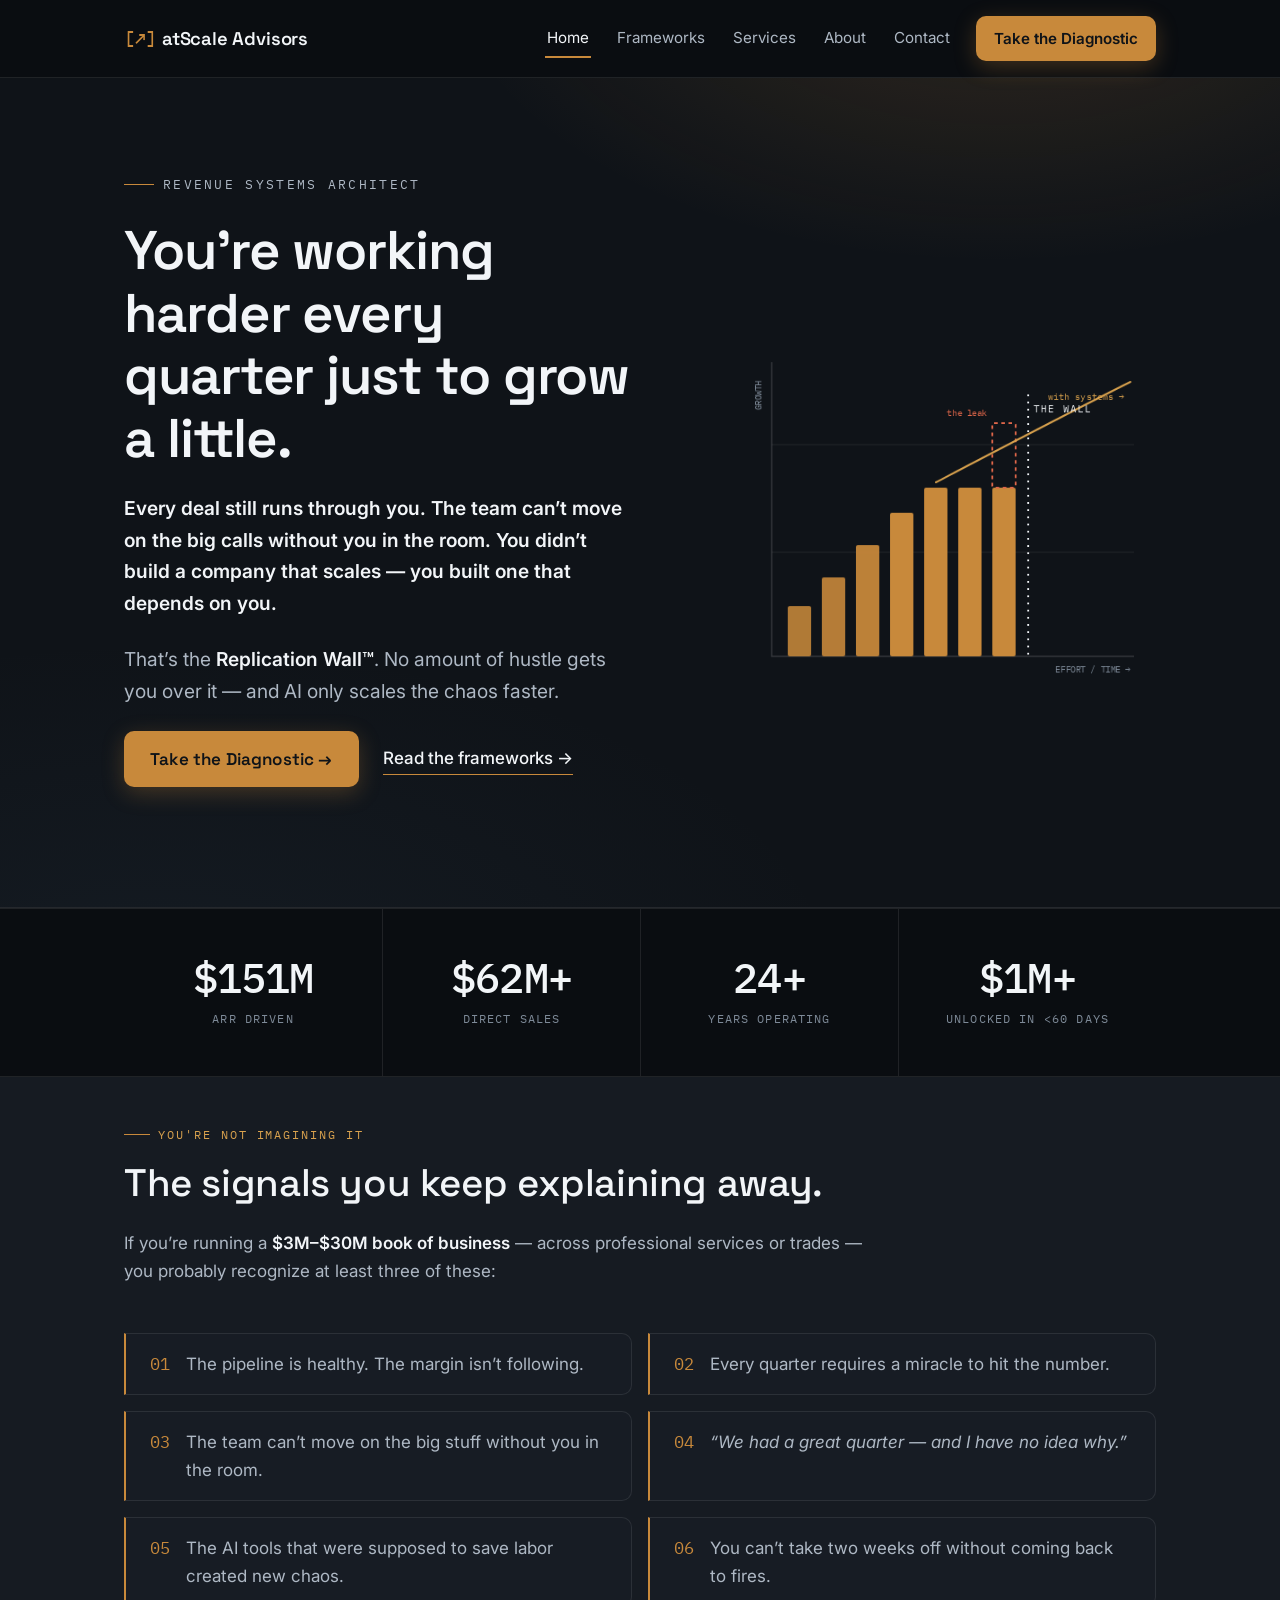
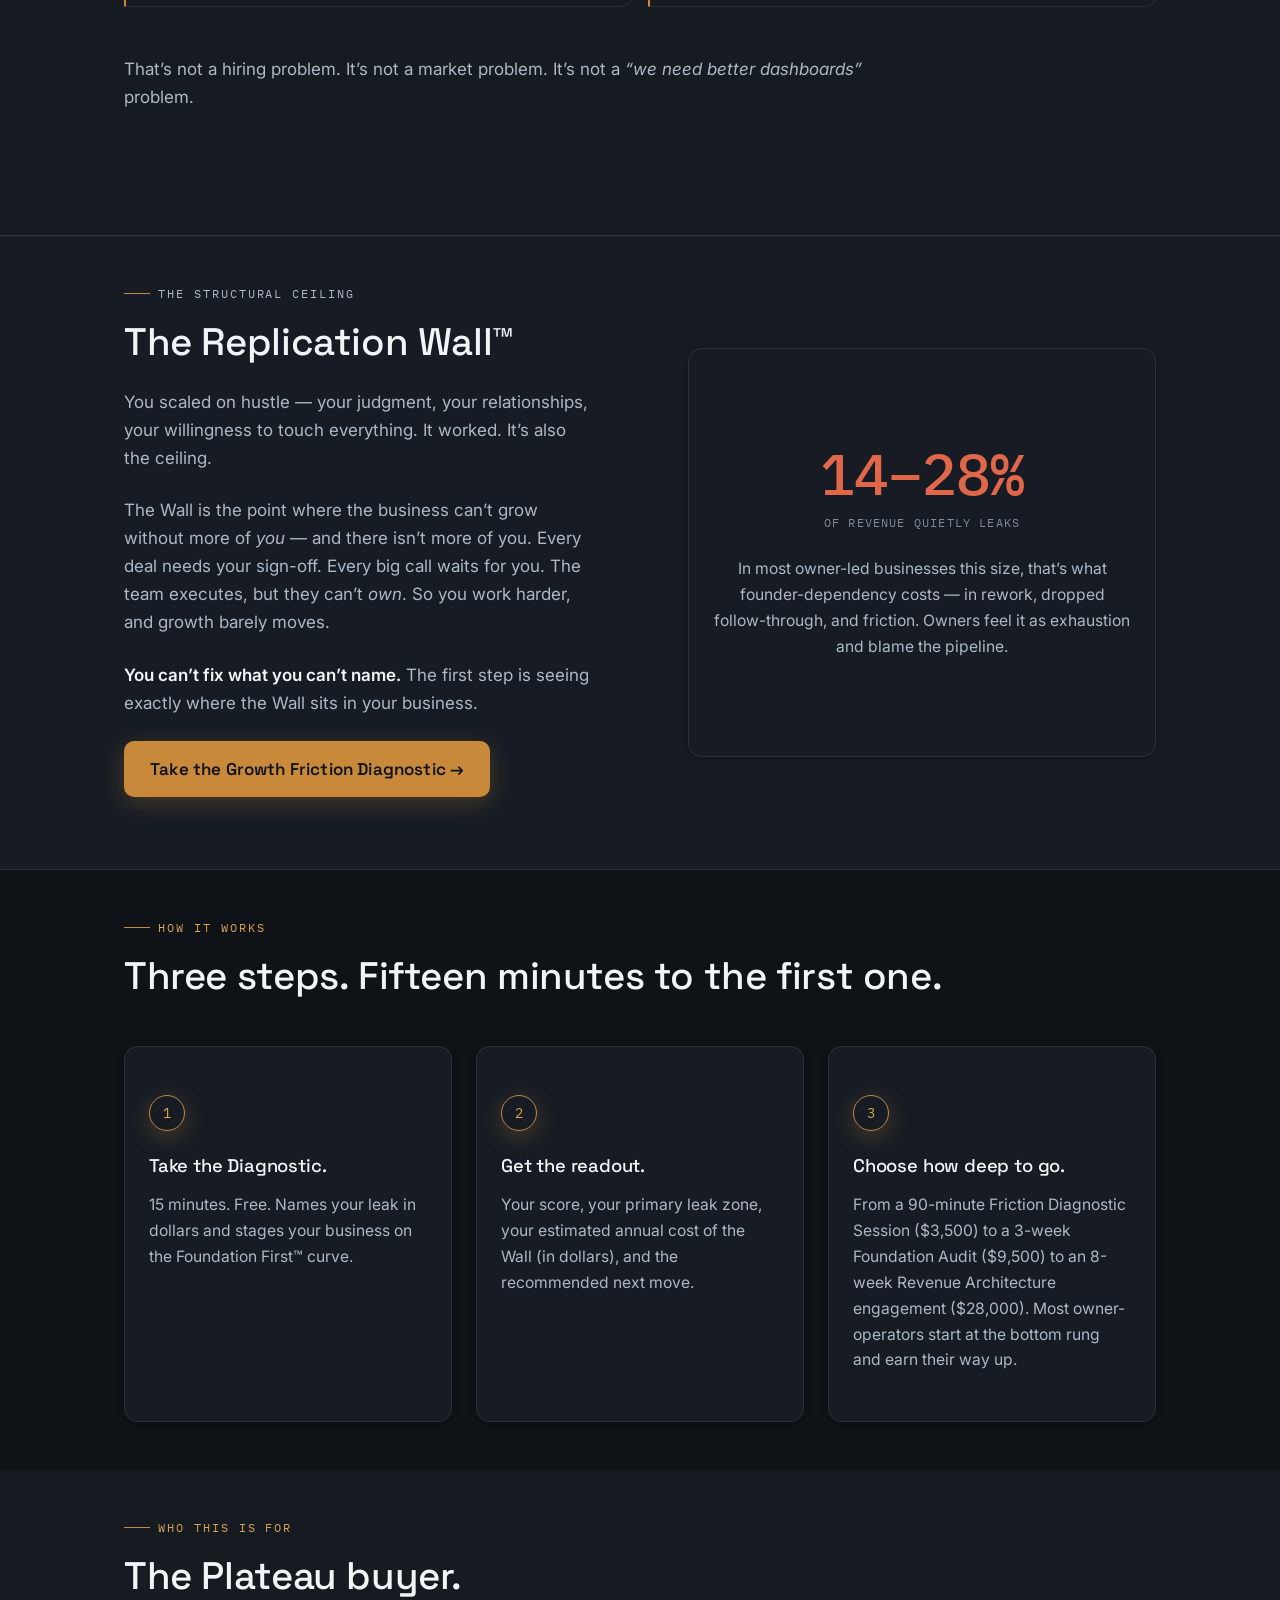
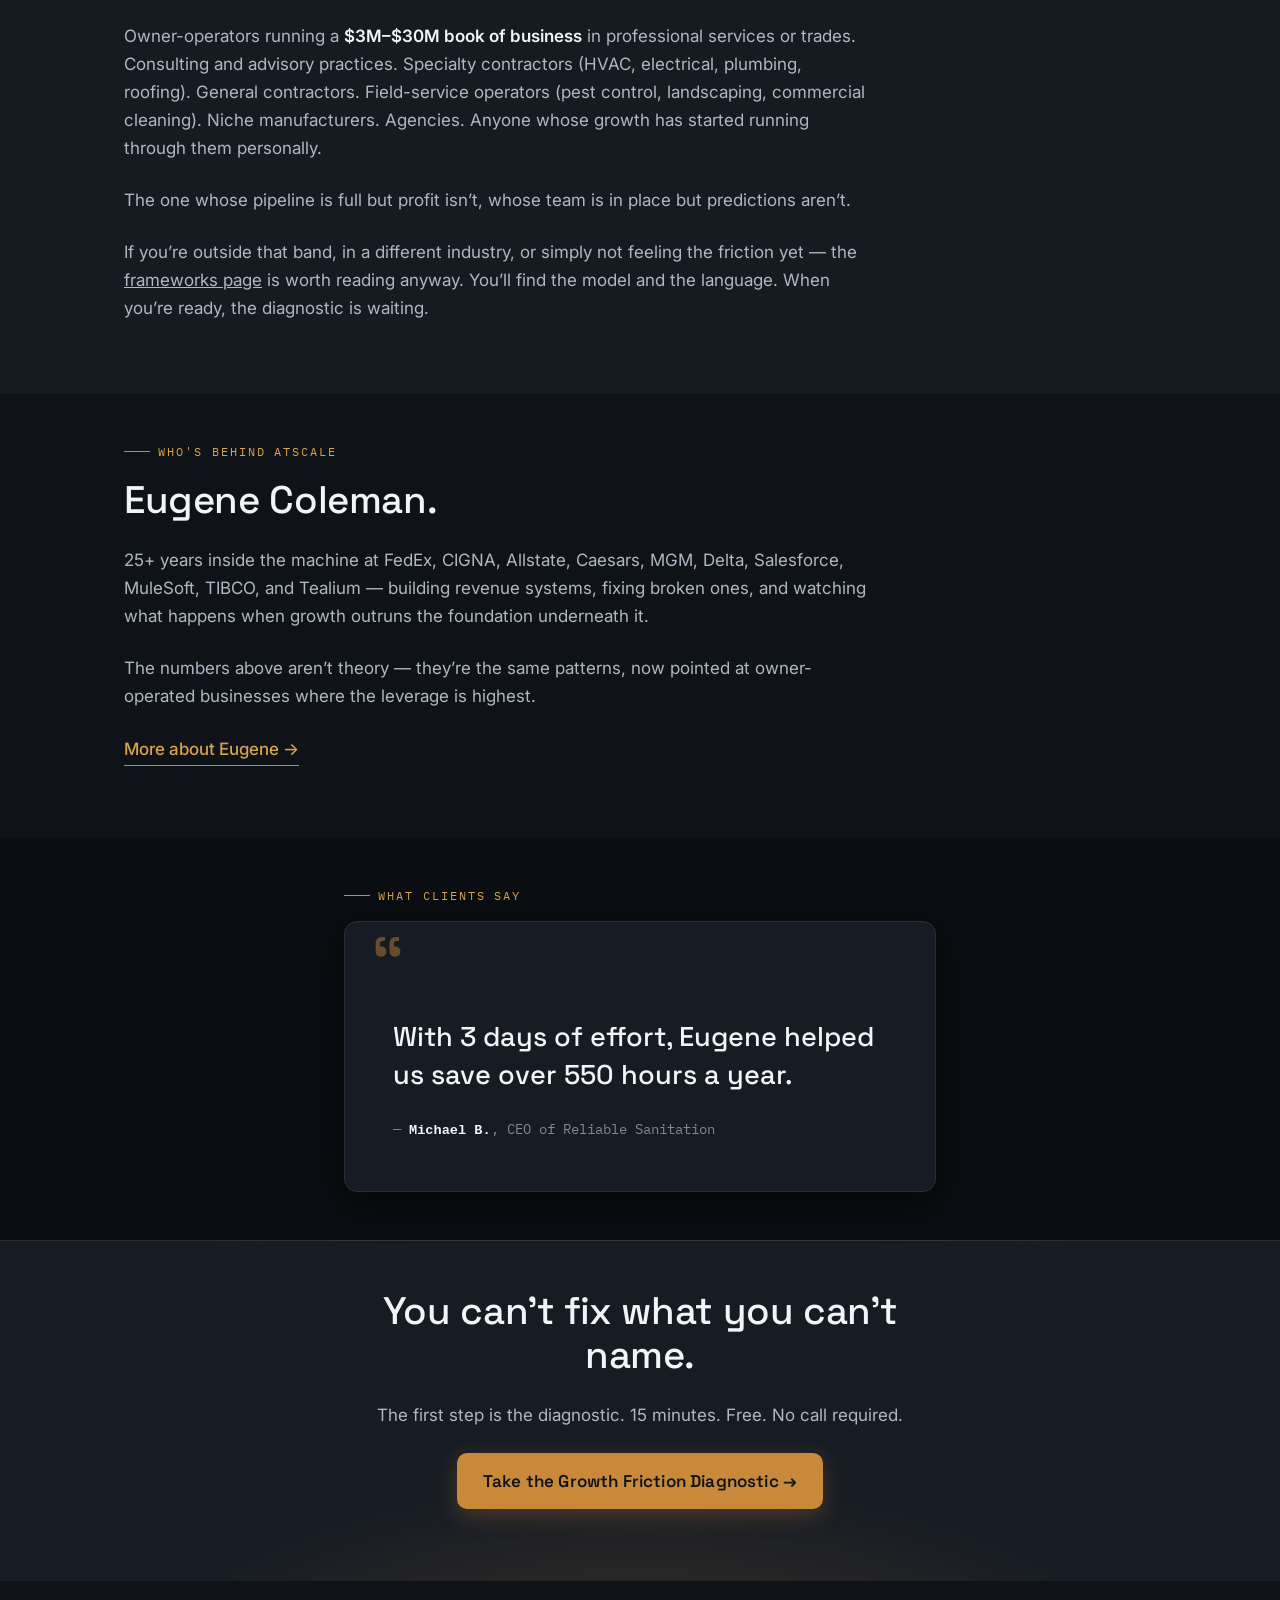
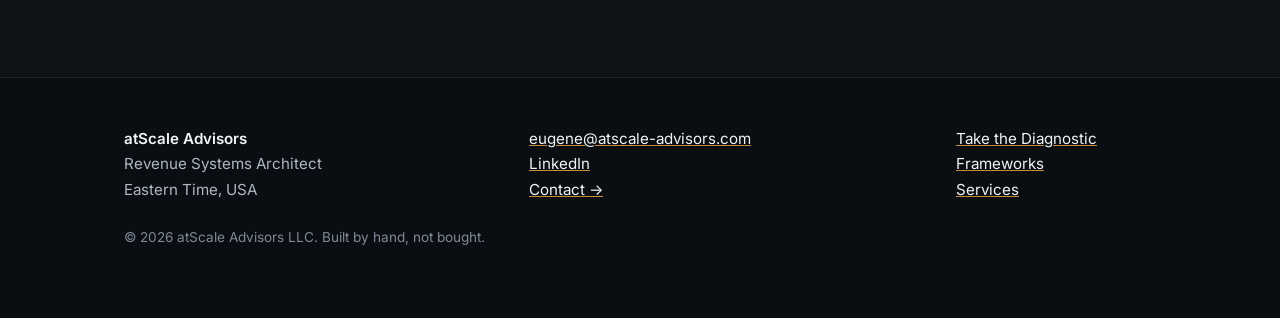
==== commit 1942a183: "feat(home): swap hero diagram to Variant B (ascending bars) Eugene picked B from the variants lab. B" ====
--- a/index.html
+++ b/index.html
@@ -50,27 +50,30 @@
           </div>
 
           <div class="hero-visual" data-reveal>
-            <svg class="wall-diagram" viewBox="0 0 480 400" role="img" aria-label="A growth curve rising steeply on hustle, then flattening against the Replication Wall. A dashed line shows the higher trajectory unlocked when the business runs on systems instead of the owner.">
+            <svg class="wall-diagram" viewBox="0 0 480 400" role="img" aria-label="Bars showing revenue climbing on hustle, then plateauing against the Replication Wall. A dashed rust outline marks the leak — growth lost to founder-dependency — and a dashed line shows the higher trajectory unlocked when the business runs on systems.">
               <!-- axes -->
               <path class="fade" d="M 52 28 L 52 356 L 456 356" fill="none" stroke="var(--border-bright)" stroke-width="1.5" />
               <!-- faint gridlines -->
               <line class="fade" x1="52" y1="120" x2="456" y2="120" stroke="var(--border)" stroke-width="1" />
               <line class="fade" x1="52" y1="240" x2="456" y2="240" stroke="var(--border)" stroke-width="1" />
+              <!-- ascending bars, plateauing before the Wall -->
+              <rect class="gbar" x="70"  y="300" width="26" height="56"  rx="2" fill="var(--bronze)" opacity="0.88" style="animation-delay:0s;" />
+              <rect class="gbar" x="108" y="268" width="26" height="88"  rx="2" fill="var(--bronze)" opacity="0.9"  style="animation-delay:0.08s;" />
+              <rect class="gbar" x="146" y="232" width="26" height="124" rx="2" fill="var(--bronze)" opacity="0.94" style="animation-delay:0.16s;" />
+              <rect class="gbar" x="184" y="196" width="26" height="160" rx="2" fill="var(--bronze)" style="animation-delay:0.24s;" />
+              <rect class="gbar" x="222" y="168" width="26" height="188" rx="2" fill="var(--bronze)" style="animation-delay:0.32s;" />
+              <rect class="gbar" x="260" y="168" width="26" height="188" rx="2" fill="var(--bronze)" style="animation-delay:0.4s;" />
+              <rect class="gbar" x="298" y="168" width="26" height="188" rx="2" fill="var(--bronze)" style="animation-delay:0.48s;" />
+              <!-- the leak: dashed rust outline of the height lost at the plateau -->
+              <rect class="fade" x="298" y="96" width="26" height="72" rx="2" fill="none" stroke="var(--leak-rust)" stroke-width="2" stroke-dasharray="4 4" />
               <!-- the Wall -->
-              <line class="fade" x1="316" y1="64" x2="316" y2="356" stroke="var(--ink)" stroke-width="2" stroke-dasharray="2 6" opacity="0.55" />
+              <line class="fade" x1="338" y1="64" x2="338" y2="356" stroke="var(--ink)" stroke-width="2" stroke-dasharray="2 6" opacity="0.55" />
               <!-- aspirational: with systems (draws last) -->
-              <path class="draw draw-3" pathLength="1" d="M 244 178 C 300 150, 380 96, 452 56" fill="none" stroke="var(--bronze-text)" stroke-width="2" stroke-dasharray="6 6" stroke-linecap="round" />
-              <!-- the leak: gap between plateau and potential -->
-              <line class="fade" x1="316" y1="108" x2="316" y2="64" stroke="var(--leak-rust)" stroke-width="2.5" stroke-dasharray="3 4" />
-              <!-- hustle growth curve, flattening into the Wall (draws first) -->
-              <path class="draw" pathLength="1" d="M 52 340 C 150 326, 214 256, 252 184 C 282 128, 300 110, 316 108" fill="none" stroke="var(--bronze)" stroke-width="3" stroke-linecap="round" style="filter: drop-shadow(0 0 6px rgba(200,137,59,0.45));" />
-              <!-- markers -->
-              <circle class="fade" cx="316" cy="108" r="5" fill="var(--bronze)" />
-              <circle class="fade" cx="52" cy="340" r="3.5" fill="var(--slate)" />
+              <path class="draw draw-3" pathLength="1" d="M 235 162 C 300 128, 384 84, 452 50" fill="none" stroke="var(--bronze-text)" stroke-width="2" stroke-dasharray="6 6" stroke-linecap="round" />
               <!-- labels -->
-              <text class="fade" x="322" y="80" font-family="var(--font-mono)" font-size="11" letter-spacing="1.5" fill="var(--ink)" opacity="0.85">THE WALL</text>
-              <text class="fade" x="330" y="92" font-family="var(--font-mono)" font-size="10" letter-spacing="0.5" fill="var(--bronze-text)">with systems &rarr;</text>
-              <text class="fade" x="322" y="132" font-family="var(--font-mono)" font-size="10" fill="var(--leak-rust)">the leak</text>
+              <text class="fade" x="344" y="84" font-family="var(--font-mono)" font-size="11" letter-spacing="1.5" fill="var(--ink)" opacity="0.85">THE WALL</text>
+              <text class="fade" x="360" y="70" font-family="var(--font-mono)" font-size="10" letter-spacing="0.5" fill="var(--bronze-text)">with systems &rarr;</text>
+              <text class="fade" x="292" y="88" font-family="var(--font-mono)" font-size="10" fill="var(--leak-rust)" text-anchor="end">the leak</text>
               <text class="fade" x="44" y="24" font-family="var(--font-mono)" font-size="10" fill="var(--slate)" text-anchor="end" transform="rotate(-90 44 24)" style="transform-box: fill-box;">GROWTH</text>
               <text class="fade" x="452" y="374" font-family="var(--font-mono)" font-size="10" fill="var(--slate)" text-anchor="end">EFFORT / TIME &rarr;</text>
             </svg>
--- a/css/styles.css
+++ b/css/styles.css
@@ -834,6 +834,11 @@
 .hero-visual.in .wall-diagram .fade { animation: wall-fade 0.7s ease forwards 1.2s; }
 @keyframes wall-fade { to { opacity: 1; } }
 
+/* Ascending-bars hero — bars grow up from the baseline, staggered */
+.wall-diagram .gbar { transform: scaleY(0); transform-origin: bottom; transform-box: fill-box; }
+.hero-visual.in .wall-diagram .gbar { animation: gbar-rise 0.7s cubic-bezier(0.2, 0.7, 0.2, 1) forwards; }
+@keyframes gbar-rise { to { transform: scaleY(1); } }
+
 /* ---------- Stat / proof band ---------- */
 .statband { background: var(--bg-deep); border-top: 1px solid var(--border); border-bottom: 1px solid var(--border); padding: 0; }
 .statband .container { display: grid; grid-template-columns: repeat(4, 1fr); gap: 0; padding-top: 0; padding-bottom: 0; }
@@ -967,6 +972,7 @@
   html.js [data-reveal] { opacity: 1 !important; transform: none !important; transition: none !important; }
   .wall-diagram .draw { stroke-dashoffset: 0 !important; animation: none !important; }
   .wall-diagram .fade { opacity: 1 !important; animation: none !important; }
+  .wall-diagram .gbar { transform: none !important; animation: none !important; }
   .btn, .step, .friction { transition: none !important; }
 }
 
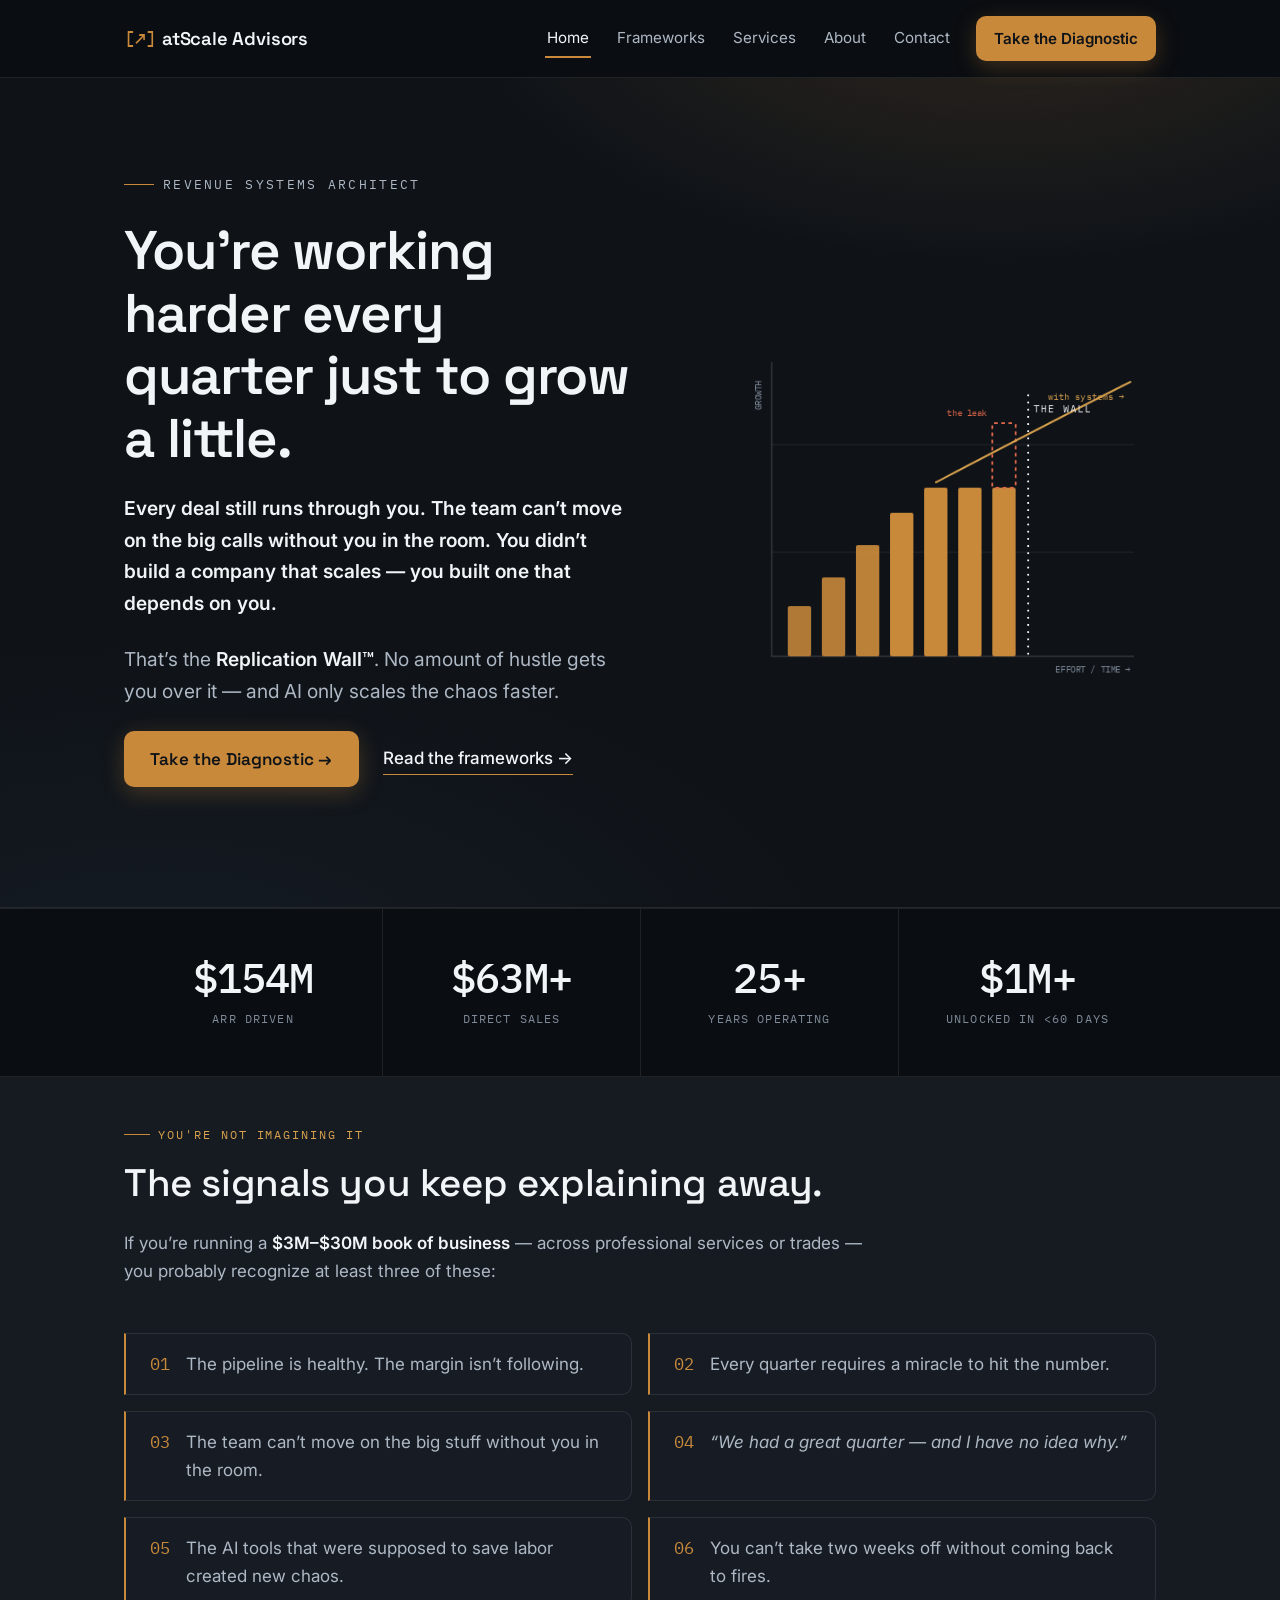
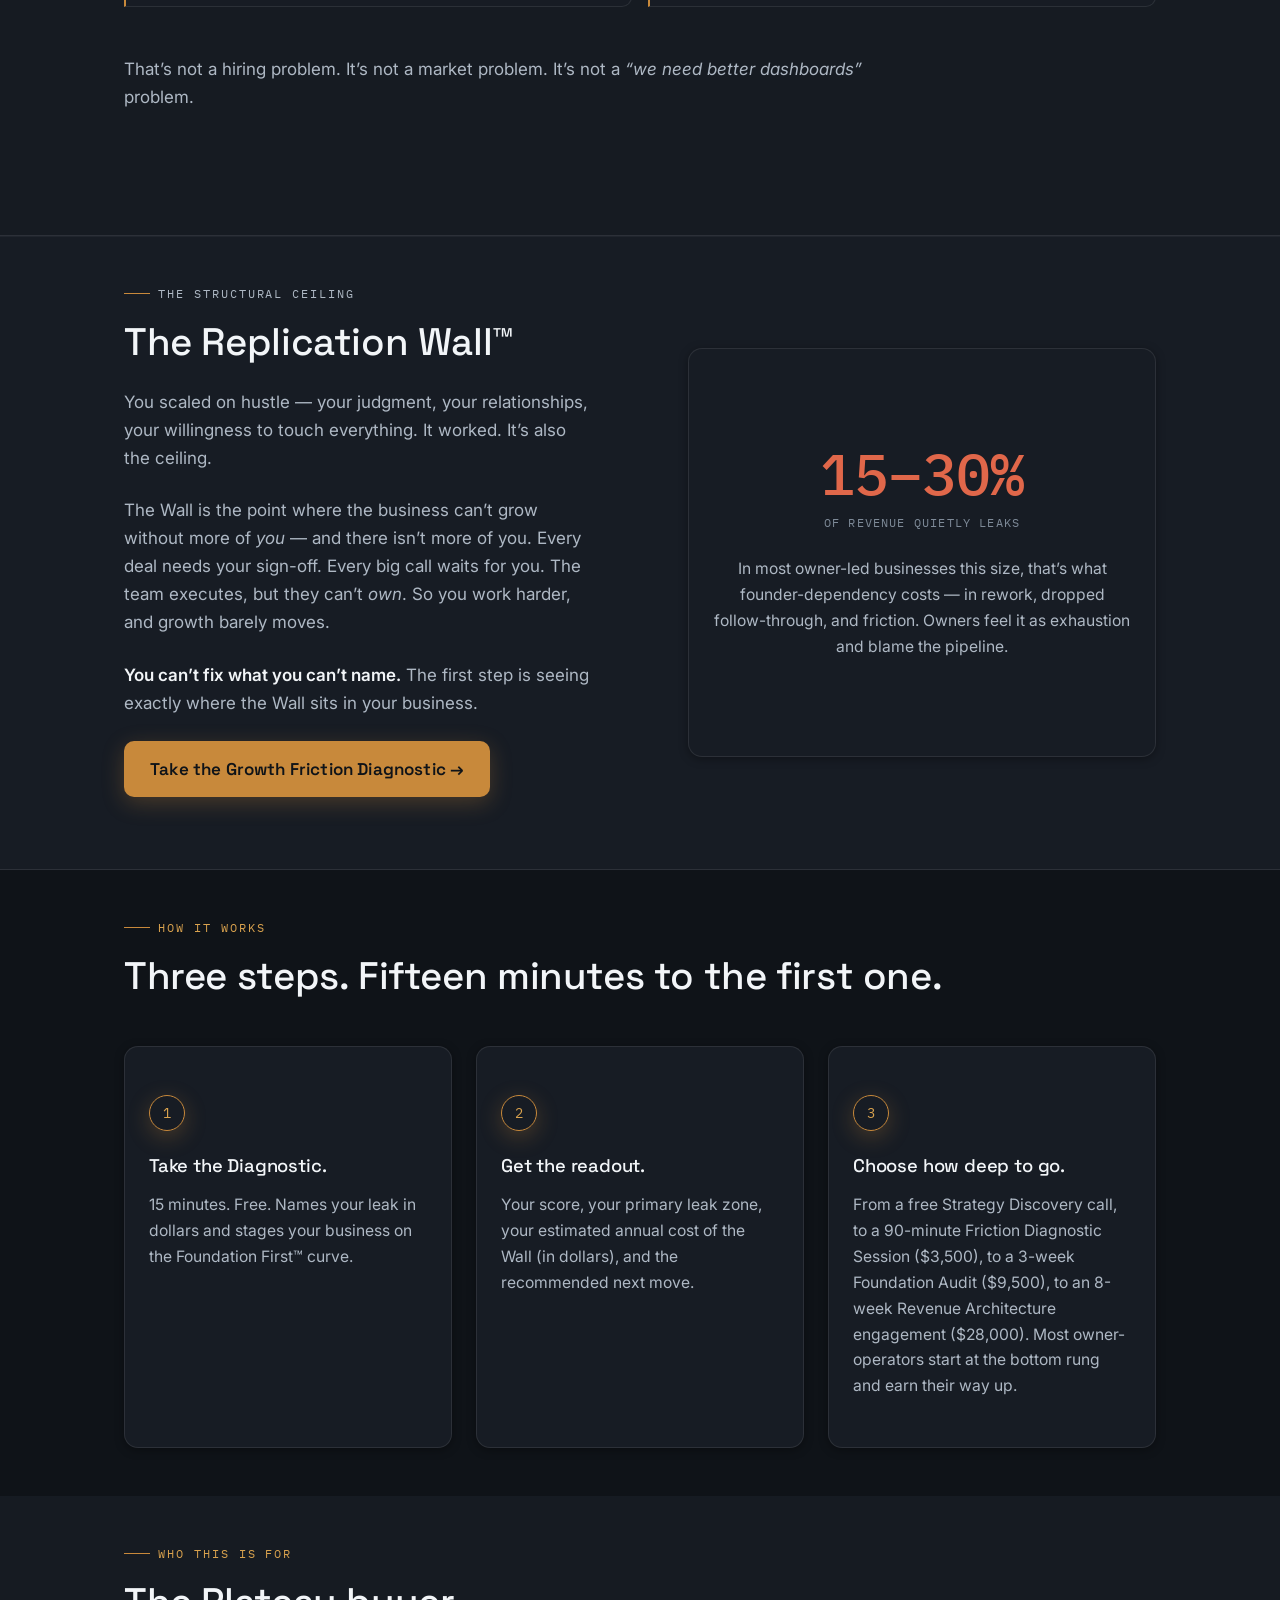
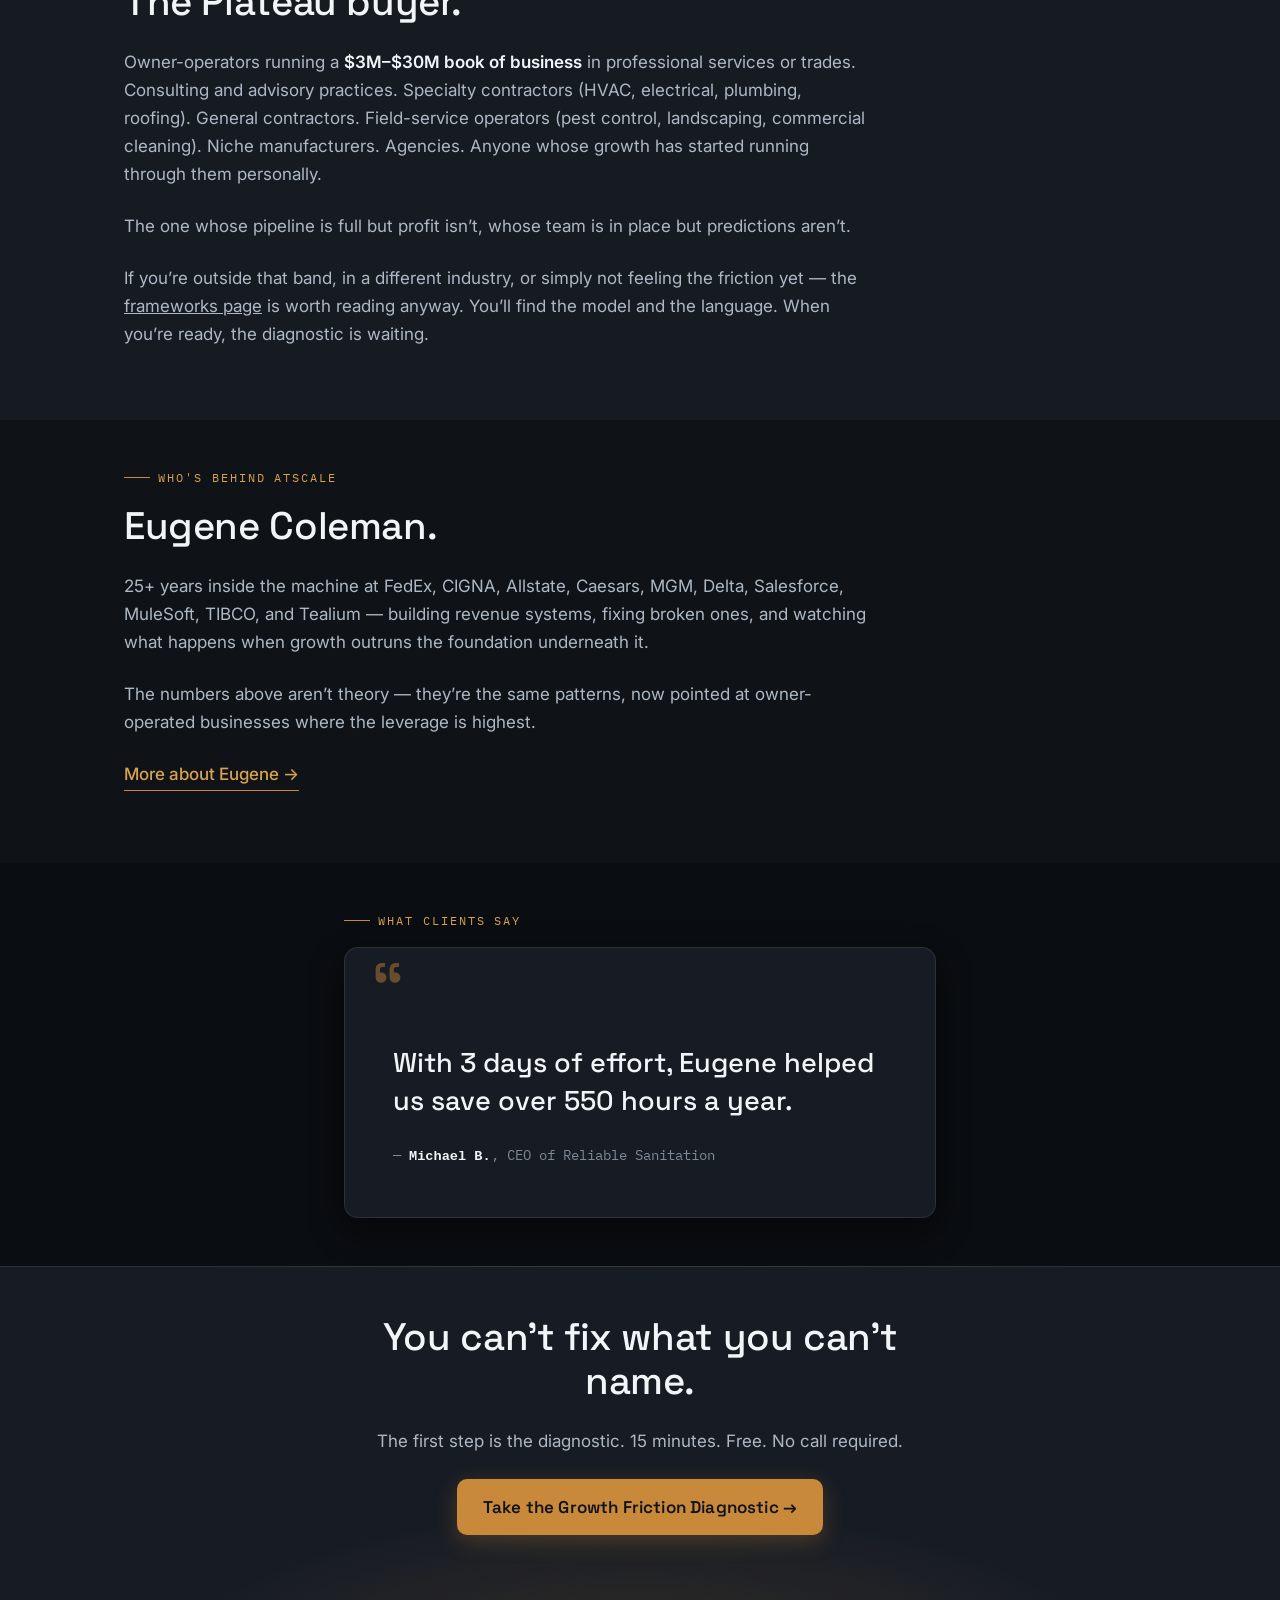
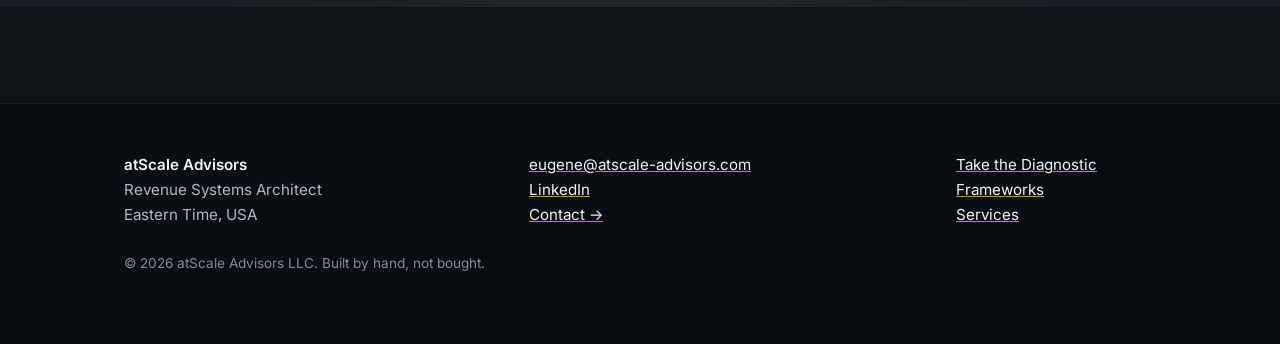
==== commit 737bca0d: "copy(home): lead 'how deep to go' with the free Strategy Discovery call (new Rung 1)" ====
--- a/index.html
+++ b/index.html
@@ -161,7 +161,7 @@
           <div class="step" data-reveal data-delay="3">
             <div class="step-num">3</div>
             <h3>Choose how deep to go.</h3>
-            <p>From a 90-minute Friction Diagnostic Session ($3,500) to a 3-week Foundation Audit ($9,500) to an 8-week Revenue Architecture engagement ($28,000). Most owner-operators start at the bottom rung and earn their way up.</p>
+            <p>From a free Strategy Discovery call, to a 90-minute Friction Diagnostic Session ($3,500), to a 3-week Foundation Audit ($9,500), to an 8-week Revenue Architecture engagement ($28,000). Most owner-operators start at the bottom rung and earn their way up.</p>
           </div>
         </div>
       </div>
--- a/css/styles.css
+++ b/css/styles.css
@@ -646,7 +646,70 @@
   line-height: 1.55;
 }
 
-/* SECONDARY — RI Maturity Curve stage + cost */
+/* REVENUE SIGNAL MAP — unified strip (tier · journey · stage · plan + cost) */
+.diag-rsm {
+  background: var(--paper);
+  border: 1px solid var(--border);
+  border-left: 3px solid var(--bronze);
+  border-radius: 0 var(--radius) var(--radius) 0;
+  padding: var(--gap-md);
+  margin: 0 0 var(--gap-md);
+}
+.diag-rsm-label {
+  font-family: var(--font-mono);
+  font-size: 0.78rem;
+  letter-spacing: 0.12em;
+  text-transform: uppercase;
+  color: var(--bronze-text);
+  margin: 0 0 var(--gap-sm);
+}
+.diag-rsm-grid {
+  display: grid;
+  grid-template-columns: repeat(4, 1fr);
+  gap: var(--gap-sm);
+  margin-bottom: var(--gap-md);
+}
+.diag-rsm-cell {
+  background: var(--surface);
+  border: 1px solid var(--border);
+  border-radius: var(--radius);
+  padding: var(--gap-sm);
+  display: flex;
+  flex-direction: column;
+  gap: 4px;
+}
+.diag-rsm-cell .k {
+  font-family: var(--font-mono);
+  font-size: 0.66rem;
+  letter-spacing: 0.08em;
+  text-transform: uppercase;
+  color: var(--slate);
+}
+.diag-rsm-cell .v {
+  font-family: var(--font-display);
+  font-size: 0.98rem;
+  color: var(--ink);
+  font-weight: 500;
+  line-height: 1.2;
+}
+.diag-rsm-cell .note { font-size: 0.76rem; color: var(--slate); line-height: 1.3; }
+.diag-rsm-cost {
+  display: flex;
+  flex-direction: column;
+  gap: 4px;
+  padding-top: var(--gap-sm);
+  border-top: 1px solid var(--border);
+}
+.diag-rsm-cost-label {
+  font-family: var(--font-mono);
+  font-size: 0.72rem;
+  letter-spacing: 0.08em;
+  text-transform: uppercase;
+  color: var(--slate);
+}
+@media (max-width: 640px) { .diag-rsm-grid { grid-template-columns: 1fr 1fr; } }
+
+/* SECONDARY — RI Maturity Curve stage + cost (legacy; retained for compatibility) */
 .diag-secondary {
   background: var(--paper);
   border: 1px solid var(--border);
@@ -967,6 +1030,51 @@
 }
 .cta-band h2 { margin-top: 0; }
 
+/* ---------- Services ladder enhancements ---------- */
+.rung-title { display: flex; align-items: center; gap: var(--gap-sm); }
+.rung-title h3 { margin: 0; }
+.rung-num {
+  font-family: var(--font-mono);
+  font-size: 0.85rem;
+  color: var(--bronze-text);
+  border: 1px solid var(--bronze);
+  width: 32px; height: 32px;
+  display: inline-flex; align-items: center; justify-content: center;
+  border-radius: 50%;
+  flex: none;
+  box-shadow: var(--glow-bronze);
+}
+.rung { transition: border-color 0.2s ease; }
+.rung:hover .rung-num { background: var(--bronze); color: var(--bg); }
+
+/* Self-Assessment — the free entry step, bronze-haloed placard */
+.self-assess {
+  background: var(--surface);
+  border: 1px solid var(--bronze);
+  border-radius: var(--radius-lg);
+  padding: var(--gap-lg) var(--gap-md);
+  box-shadow: 0 0 40px rgba(200, 137, 59, 0.12), var(--shadow-card);
+  position: relative;
+  margin-bottom: var(--gap-md);
+}
+.self-assess h3 { margin-top: 0; }
+.pill {
+  display: inline-block;
+  font-family: var(--font-mono);
+  font-size: 0.7rem;
+  letter-spacing: 0.12em;
+  text-transform: uppercase;
+  color: var(--bg);
+  background: var(--bronze);
+  padding: 4px 10px;
+  border-radius: 100px;
+  margin-bottom: var(--gap-sm);
+  box-shadow: var(--glow-bronze);
+}
+.ladder-rail { /* faint connector line behind the rungs on wide screens */
+  position: relative;
+}
+
 /* ---------- Respect reduced motion: no reveals, no draw, no count anim ---- */
 @media (prefers-reduced-motion: reduce) {
   html.js [data-reveal] { opacity: 1 !important; transform: none !important; transition: none !important; }
